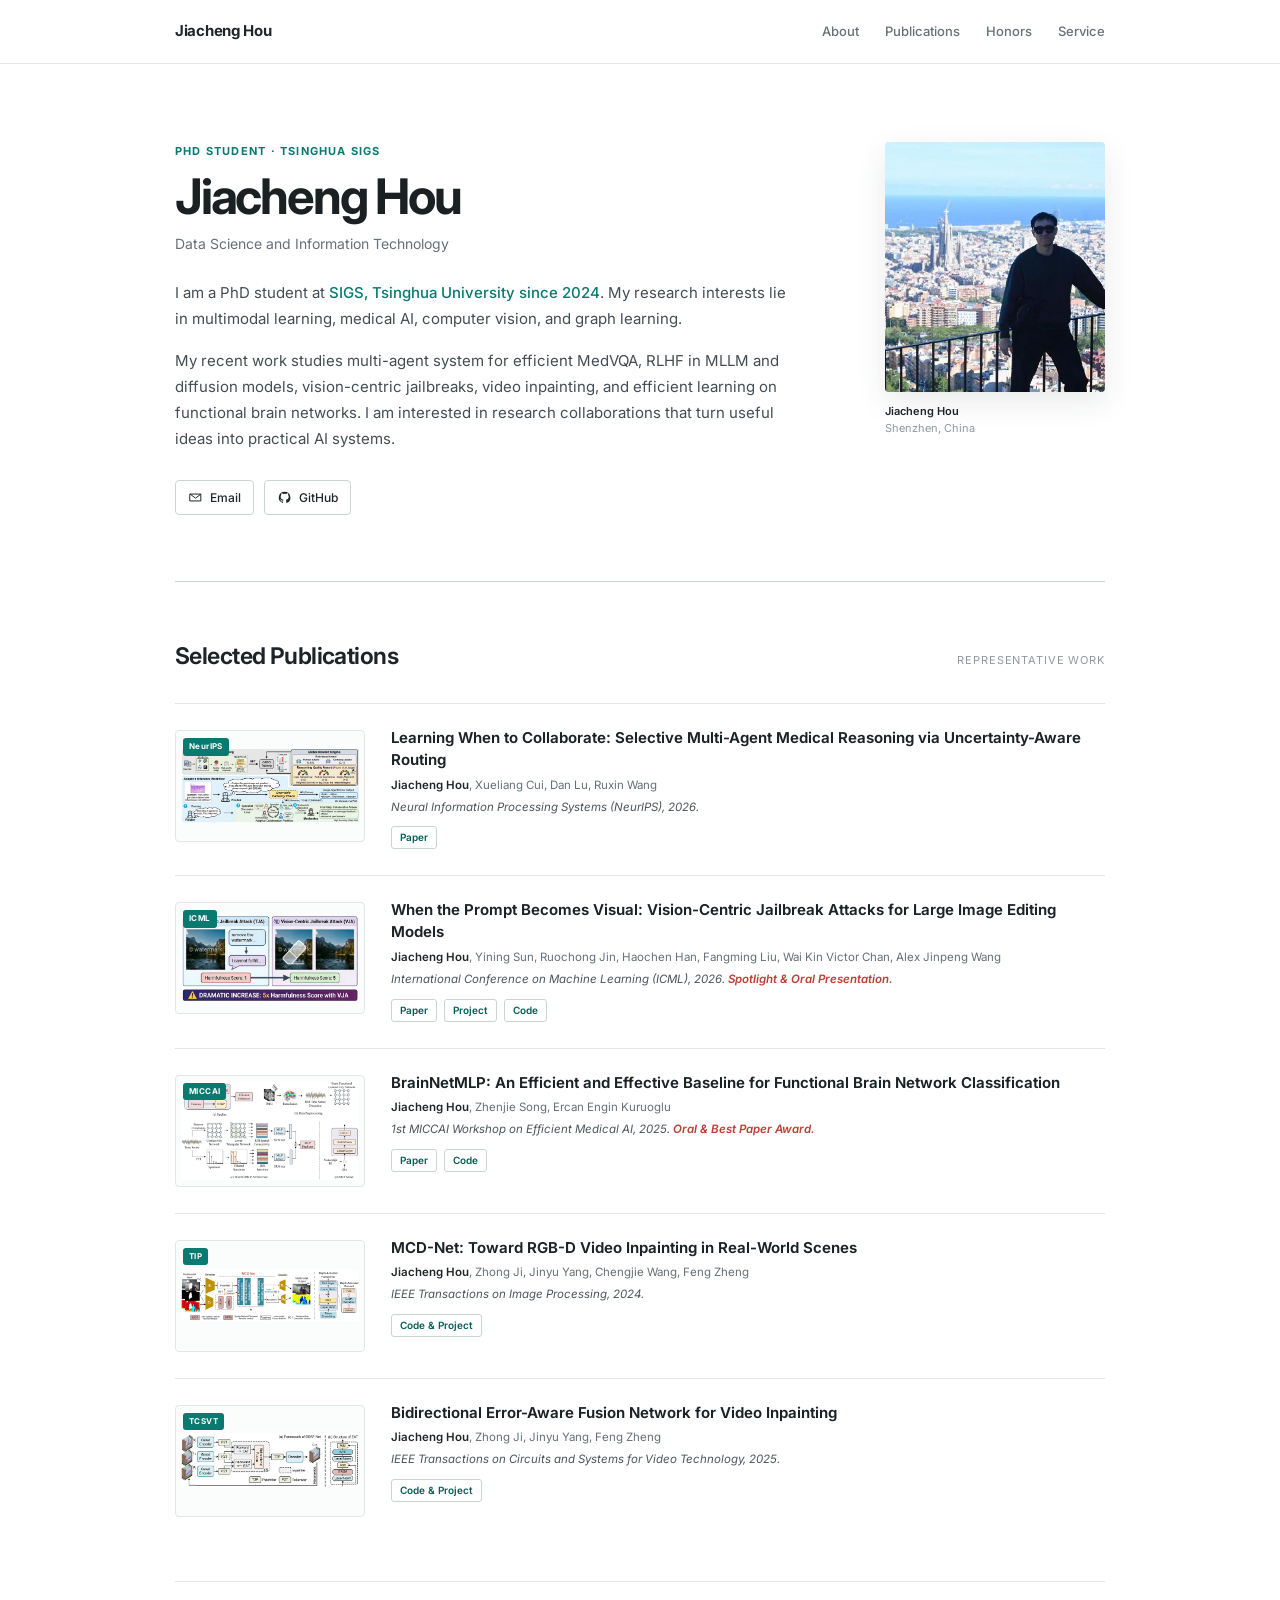
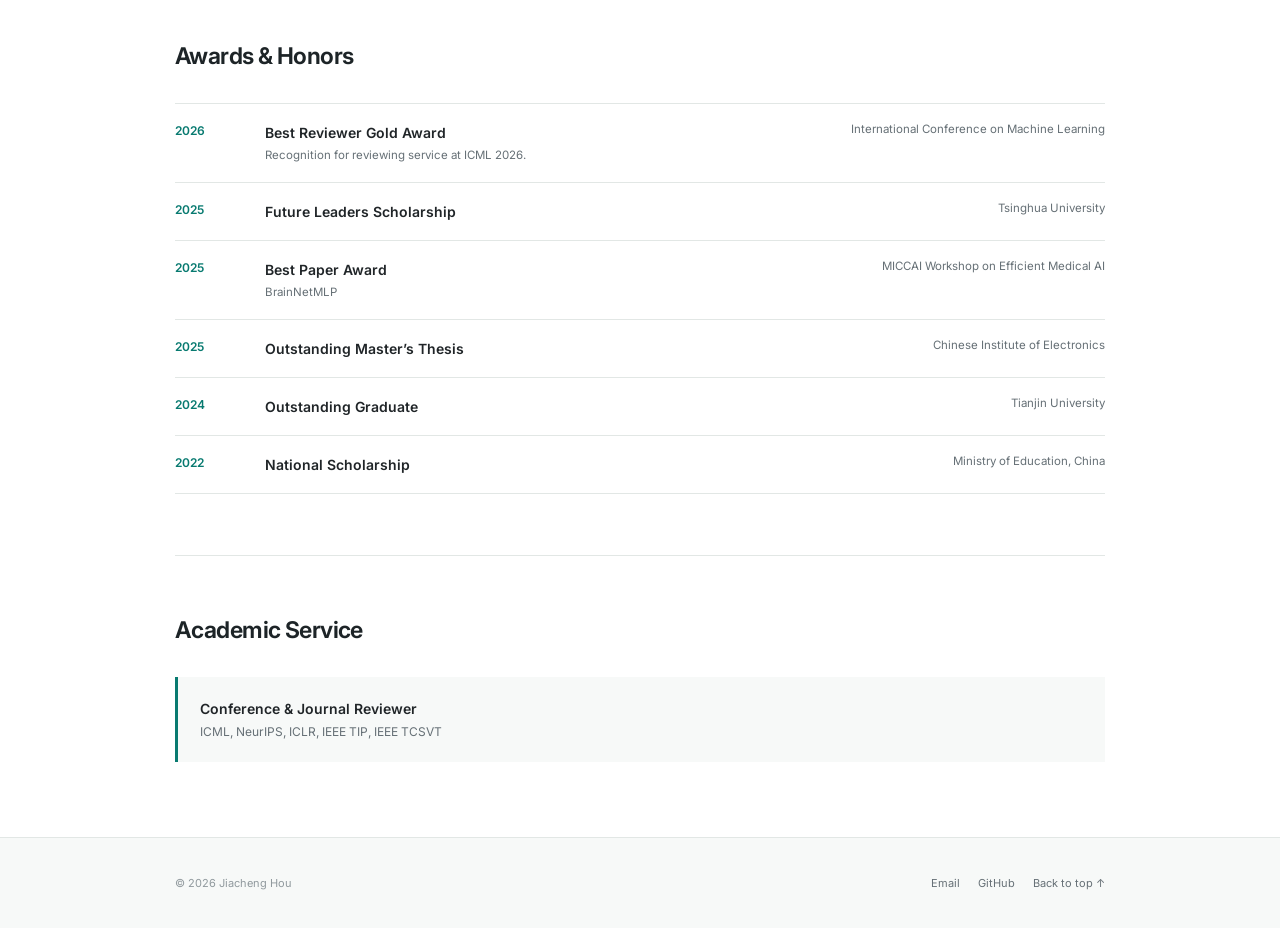
==== index.html @ 324181d0 "first commit" ====
<!doctype html>
<html lang="en">
<head>
  <meta charset="utf-8">
  <meta name="viewport" content="width=device-width, initial-scale=1">
  <meta name="theme-color" content="#ffffff">
  <meta name="description" content="Jiacheng Hou is a PhD student at Tsinghua SIGS researching multimodal learning, medical AI, computer vision, and graph learning.">
  <meta name="author" content="Jiacheng Hou">
  <meta property="og:type" content="website">
  <meta property="og:title" content="Jiacheng Hou — Academic Homepage">
  <meta property="og:description" content="Research in multimodal learning, medical AI, computer vision, and graph learning.">
  <meta property="og:url" content="https://jayceonho.github.io/">
  <meta property="og:image" content="https://jayceonho.github.io/assets/profile.jpg">
  <meta name="twitter:card" content="summary">
  <link rel="canonical" href="https://jayceonho.github.io/">
  <link rel="icon" href="assets/favicon.svg" type="image/svg+xml">
  <link rel="preconnect" href="https://fonts.googleapis.com">
  <link rel="preconnect" href="https://fonts.gstatic.com" crossorigin>
  <link href="https://fonts.googleapis.com/css2?family=Inter:wght@400;500;600;700&display=swap" rel="stylesheet">
  <link rel="stylesheet" href="styles.css">
  <title>Jiacheng Hou</title>
  <script type="application/ld+json">
  {
    "@context": "https://schema.org",
    "@type": "Person",
    "name": "Jiacheng Hou",
    "alternateName": "JC H",
    "url": "https://jayceonho.github.io/",
    "image": "https://jayceonho.github.io/assets/profile.jpg",
    "jobTitle": "PhD Student",
    "affiliation": {
      "@type": "CollegeOrUniversity",
      "name": "Tsinghua Shenzhen International Graduate School"
    },
    "email": "mailto:houjc24@mails.tsinghua.edu.cn",
    "sameAs": ["https://github.com/JayceonHo"],
    "knowsAbout": ["Multimodal Learning", "Medical AI", "Computer Vision", "Graph Learning"]
  }
  </script>
</head>
<body>
  <a class="skip-link" href="#content">Skip to content</a>

  <header class="site-header">
    <div class="nav-wrap">
      <a class="site-name" href="#about">Jiacheng Hou</a>
      <button class="menu-button" type="button" aria-expanded="false" aria-controls="site-nav" aria-label="Open navigation">
        <span></span><span></span><span></span>
      </button>
      <nav class="site-nav" id="site-nav" aria-label="Primary navigation">
        <a href="#about">About</a>
        <a href="#publications">Publications</a>
        <a href="#honors">Honors</a>
        <a href="#service">Service</a>
      </nav>
    </div>
  </header>

  <main id="content" class="page-wrap">
    <section class="profile" id="about" aria-labelledby="profile-title">
      <div class="profile-copy">
        <p class="eyebrow">PhD Student · Tsinghua SIGS</p>
        <h1 id="profile-title">Jiacheng Hou</h1>
        <p class="role">Data Science and Information Technology</p>
        <div class="bio">
          <p>I am a PhD student at <a href="https://www.sigs.tsinghua.edu.cn/en/" target="_blank" rel="noreferrer">SIGS, Tsinghua University since 2024</a>. My research interests lie in multimodal learning, medical AI, computer vision, and graph learning.</p>
          <p>My recent work studies multi-agent system for efficient MedVQA, RLHF in MLLM and diffusion models, vision-centric jailbreaks, video inpainting, and efficient learning on functional brain networks. I am interested in research collaborations that turn useful ideas into practical AI systems.</p>
        </div>
        <div class="profile-links" aria-label="Profile links">
          <a href="mailto:houjc24@mails.tsinghua.edu.cn">
            <svg viewBox="0 0 24 24" aria-hidden="true"><path d="M3.5 6.5h17v11h-17z"/><path d="m4 7 8 6 8-6"/></svg>
            Email
          </a>
          <a href="https://github.com/JayceonHo" target="_blank" rel="noreferrer">
            <svg viewBox="0 0 24 24" aria-hidden="true"><path d="M12 2.8a9.2 9.2 0 0 0-2.9 17.9c.5.1.6-.2.6-.5v-1.8c-2.8.6-3.4-1.2-3.4-1.2-.5-1.2-1.1-1.5-1.1-1.5-.9-.6.1-.6.1-.6 1 0 1.6 1 1.6 1 .9 1.6 2.4 1.1 2.9.9.1-.7.4-1.1.7-1.4-2.2-.3-4.6-1.1-4.6-4.9 0-1.1.4-2 1-2.7-.1-.3-.4-1.3.1-2.7 0 0 .8-.3 2.8 1a9.5 9.5 0 0 1 5 0c1.9-1.3 2.8-1 2.8-1 .5 1.4.2 2.4.1 2.7.6.7 1 1.6 1 2.7 0 3.8-2.3 4.6-4.6 4.9.4.3.7.9.7 1.8v2.7c0 .4.2.6.7.5A9.2 9.2 0 0 0 12 2.8Z"/></svg>
            GitHub
          </a>
        </div>
      </div>

      <figure class="profile-photo">
        <img src="assets/profile.jpg" width="460" height="460" alt="Jiacheng Hou overlooking Barcelona" fetchpriority="high">
        <figcaption>
          <span>Jiacheng Hou</span>
          Shenzhen, China
        </figcaption>
      </figure>
    </section>


    <section class="content-section" id="publications" aria-labelledby="publications-title">
      <div class="section-head section-head-inline">
        <h2 id="publications-title">Selected Publications</h2>
        <span>Representative work</span>
      </div>

      <div class="publication-list">

                <article class="publication">
          <a class="publication-image" href="https://csu-jpg.github.io/vja.github.io/" target="_blank" rel="noreferrer" aria-label="Open the VJA project page">
            <img src="assets/publications/smart-med.jpg" width="1200" height="569" alt="Comparison of text-centric and vision-centric image-editing attacks" loading="lazy">
            <span>NeurIPS</span>
          </a>
          <div class="publication-copy">
            <h3><a href="https://csu-jpg.github.io/vja.github.io/" target="_blank" rel="noreferrer">Learning When to Collaborate: Selective Multi-Agent Medical Reasoning via Uncertainty-Aware Routing</a></h3>
            <p class="authors"><strong>Jiacheng Hou</strong>, Xueliang Cui, Dan Lu, Ruxin Wang</p>
            <p class="venue">Neural Information Processing Systems (NeurIPS), 2026. </p>
            <div class="publication-links">
              <a href="https://arxiv.org/abs/2602.10179" target="_blank" rel="noreferrer">Paper</a>
            </div>
          </div>
        </article>

        <article class="publication">
          <a class="publication-image" href="https://csu-jpg.github.io/vja.github.io/" target="_blank" rel="noreferrer" aria-label="Open the VJA project page">
            <img src="assets/publications/vja.webp" width="1200" height="569" alt="Comparison of text-centric and vision-centric image-editing attacks" loading="lazy">
            <span>ICML</span>
          </a>
          <div class="publication-copy">
            <h3><a href="https://csu-jpg.github.io/vja.github.io/" target="_blank" rel="noreferrer">When the Prompt Becomes Visual: Vision-Centric Jailbreak Attacks for Large Image Editing Models</a></h3>
            <p class="authors"><strong>Jiacheng Hou</strong>, Yining Sun, Ruochong Jin, Haochen Han, Fangming Liu, Wai Kin Victor Chan, Alex Jinpeng Wang</p>
            <p class="venue">International Conference on Machine Learning (ICML), 2026. <strong>Spotlight &amp; Oral Presentation.</strong></p>
            <div class="publication-links">
              <a href="https://arxiv.org/abs/2602.10179" target="_blank" rel="noreferrer">Paper</a>
              <a href="https://csu-jpg.github.io/vja.github.io/" target="_blank" rel="noreferrer">Project</a>
              <a href="https://github.com/CSU-JPG/VJA" target="_blank" rel="noreferrer">Code</a>
            </div>
          </div>
        </article>

        <article class="publication">
          <a class="publication-image" href="https://github.com/JayceonHo/BrainNetMLP" target="_blank" rel="noreferrer" aria-label="Open the BrainNetMLP project">
            <img src="assets/publications/brainnetmlp.webp" width="1192" height="661" alt="BrainNetMLP functional brain network classification pipeline" loading="lazy">
            <span>MICCAI</span>
          </a>
          <div class="publication-copy">
            <h3><a href="https://github.com/JayceonHo/BrainNetMLP" target="_blank" rel="noreferrer">BrainNetMLP: An Efficient and Effective Baseline for Functional Brain Network Classification</a></h3>
            <p class="authors"><strong>Jiacheng Hou</strong>, Zhenjie Song, Ercan Engin Kuruoglu</p>
            <p class="venue">1st MICCAI Workshop on Efficient Medical AI, 2025. <strong>Oral &amp; Best Paper Award.</strong></p>
            <div class="publication-links">
              <a href="https://arxiv.org/abs/2505.11538" target="_blank" rel="noreferrer">Paper</a>
              <a href="https://github.com/JayceonHo/BrainNetMLP" target="_blank" rel="noreferrer">Code</a>
            </div>
          </div>
        </article>

        <article class="publication">
          <a class="publication-image" href="https://github.com/JayceonHo/MCD-Net" target="_blank" rel="noreferrer" aria-label="Open the MCD-Net project">
            <img src="assets/publications/mcd-net.webp" width="1200" height="346" alt="MCD-Net color and depth video-inpainting architecture" loading="lazy">
            <span>TIP</span>
          </a>
          <div class="publication-copy">
            <h3><a href="https://github.com/JayceonHo/MCD-Net" target="_blank" rel="noreferrer">MCD-Net: Toward RGB-D Video Inpainting in Real-World Scenes</a></h3>
            <p class="authors"><strong>Jiacheng Hou</strong>, Zhong Ji, Jinyu Yang, Chengjie Wang, Feng Zheng</p>
            <p class="venue">IEEE Transactions on Image Processing, 2024.</p>
            <div class="publication-links">
              <a href="https://github.com/JayceonHo/MCD-Net" target="_blank" rel="noreferrer">Code &amp; Project</a>
            </div>
          </div>
        </article>

        <article class="publication">
          <a class="publication-image" href="https://github.com/JayceonHo/BEAF-Net" target="_blank" rel="noreferrer" aria-label="Open the BEAF-Net project">
            <img src="assets/publications/beaf-net.webp" width="1200" height="370" alt="Bidirectional Error-Aware Fusion Network architecture" loading="lazy">
            <span>TCSVT</span>
          </a>
          <div class="publication-copy">
            <h3><a href="https://github.com/JayceonHo/BEAF-Net" target="_blank" rel="noreferrer">Bidirectional Error-Aware Fusion Network for Video Inpainting</a></h3>
            <p class="authors"><strong>Jiacheng Hou</strong>, Zhong Ji, Jinyu Yang, Feng Zheng</p>
            <p class="venue">IEEE Transactions on Circuits and Systems for Video Technology, 2025.</p>
            <div class="publication-links">
              <a href="https://github.com/JayceonHo/BEAF-Net" target="_blank" rel="noreferrer">Code &amp; Project</a>
            </div>
          </div>
        </article>
      </div>
    </section>

    <section class="content-section" id="honors" aria-labelledby="honors-title">
      <div class="section-head">
        <h2 id="honors-title">Awards &amp; Honors</h2>
      </div>
      <ol class="honors-list">
        <li>
          <time datetime="2026">2026</time>
          <div class="honor-title"><h3>Best Reviewer Gold Award</h3><p>Recognition for reviewing service at ICML 2026.</p></div>
          <span class="honor-org">International Conference on Machine Learning</span>
        </li>
        <li>
          <time datetime="2025">2025</time>
          <div class="honor-title"><h3>Future Leaders Scholarship</h3></div>
          <span class="honor-org">Tsinghua University</span>
        </li>
        <li>
          <time datetime="2025">2025</time>
          <div class="honor-title"><h3>Best Paper Award</h3><p>BrainNetMLP</p></div>
          <span class="honor-org">MICCAI Workshop on Efficient Medical AI</span>
        </li>
        <li>
          <time datetime="2025">2025</time>
          <div class="honor-title"><h3>Outstanding Master’s Thesis</h3></div>
          <span class="honor-org">Chinese Institute of Electronics</span>
        </li>
        <li>
          <time datetime="2024">2024</time>
          <div class="honor-title"><h3>Outstanding Graduate</h3></div>
          <span class="honor-org">Tianjin University</span>
        </li>
        <li>
          <time datetime="2022">2022</time>
          <div class="honor-title"><h3>National Scholarship</h3></div>
          <span class="honor-org">Ministry of Education, China</span>
        </li>
      </ol>
    </section>

    <section class="content-section service-section" id="service" aria-labelledby="service-title">
      <div class="section-head">
        <h2 id="service-title">Academic Service</h2>
      </div>
      <div class="service-row">
        <div>
          <h3>Conference &amp; Journal Reviewer</h3>
          <p>ICML, NeurIPS, ICLR, IEEE TIP, IEEE TCSVT</p>
        </div>
      </div>
    </section>
  </main>

  <footer class="site-footer">
    <div class="footer-wrap">
      <p>© <span id="year">2026</span> Jiacheng Hou</p>
      <div>
        <a href="mailto:houjc24@mails.tsinghua.edu.cn">Email</a>
        <a href="https://github.com/JayceonHo" target="_blank" rel="noreferrer">GitHub</a>
        <a href="#about">Back to top ↑</a>
      </div>
    </div>
  </footer>

  <script src="script.js" defer></script>
</body>
</html>
---- styles.css ----
:root {
  --background: #ffffff;
  --surface: #f7f9f8;
  --text: #202528;
  --muted: #667076;
  --faint: #90999d;
  --line: #e2e7e5;
  --line-strong: #ccd4d1;
  --accent: #087a70;
  --accent-dark: #065e57;
  --accent-soft: #e8f4f1;
  --max-width: 930px;
  --header-height: 64px;
  --font: "Inter", -apple-system, BlinkMacSystemFont, "Segoe UI", sans-serif;
}

* {
  box-sizing: border-box;
}

html {
  scroll-behavior: smooth;
  scroll-padding-top: calc(var(--header-height) + 20px);
}

body {
  margin: 0;
  background: var(--background);
  color: var(--text);
  font-family: var(--font);
  font-size: 15px;
  line-height: 1.65;
  -webkit-font-smoothing: antialiased;
}

body.menu-open {
  overflow: hidden;
}

a {
  color: var(--accent);
  text-decoration: none;
  text-underline-offset: 3px;
}

a:hover {
  color: var(--accent-dark);
  text-decoration: underline;
}

img {
  display: block;
  max-width: 100%;
}

button {
  font: inherit;
}

::selection {
  background: #cbe9e3;
  color: var(--text);
}

.skip-link {
  position: fixed;
  z-index: 200;
  top: -70px;
  left: 18px;
  padding: 9px 14px;
  border-radius: 4px;
  background: var(--text);
  color: white;
  font-size: 13px;
  transition: top 160ms ease;
}

.skip-link:focus {
  top: 10px;
}

/* Header */
.site-header {
  position: sticky;
  z-index: 100;
  top: 0;
  height: var(--header-height);
  background: rgba(255, 255, 255, 0.94);
  border-bottom: 1px solid var(--line);
  backdrop-filter: blur(12px);
  -webkit-backdrop-filter: blur(12px);
}

.nav-wrap {
  width: min(var(--max-width), calc(100% - 40px));
  height: 100%;
  margin: 0 auto;
  display: flex;
  align-items: center;
  justify-content: space-between;
}

.site-name {
  color: var(--text);
  font-size: 15px;
  font-weight: 700;
  letter-spacing: -0.02em;
}

.site-name:hover {
  color: var(--accent);
  text-decoration: none;
}

.site-nav {
  display: flex;
  align-items: center;
  gap: 26px;
}

.site-nav a {
  color: var(--muted);
  font-size: 13px;
  font-weight: 500;
}

.site-nav a:hover {
  color: var(--accent);
  text-decoration: none;
}

.menu-button {
  display: none;
  width: 38px;
  height: 38px;
  padding: 9px;
  border: 0;
  background: transparent;
  cursor: pointer;
}

.menu-button span {
  display: block;
  width: 20px;
  height: 1px;
  margin: 4px auto;
  background: var(--text);
  transition: transform 160ms ease, opacity 160ms ease;
}

.menu-button[aria-expanded="true"] span:nth-child(1) {
  transform: translateY(5px) rotate(45deg);
}

.menu-button[aria-expanded="true"] span:nth-child(2) {
  opacity: 0;
}

.menu-button[aria-expanded="true"] span:nth-child(3) {
  transform: translateY(-5px) rotate(-45deg);
}

/* Main profile */
.page-wrap {
  width: min(var(--max-width), calc(100% - 40px));
  margin: 0 auto;
}

.profile {
  min-height: 420px;
  padding: 78px 0 66px;
  display: grid;
  grid-template-columns: minmax(0, 1fr) 220px;
  gap: 62px;
  align-items: start;
  border-bottom: 1px solid var(--line-strong);
}

.eyebrow {
  margin: 0 0 10px;
  color: var(--accent);
  font-size: 11px;
  font-weight: 700;
  letter-spacing: 0.11em;
  text-transform: uppercase;
}

.profile h1 {
  margin: 0;
  color: #1b2023;
  font-size: clamp(36px, 5vw, 49px);
  font-weight: 700;
  letter-spacing: -0.045em;
  line-height: 1.1;
}


.role {
  margin: 8px 0 25px;
  color: var(--muted);
  font-size: 14px;
}

.bio {
  max-width: 620px;
}

.bio p {
  margin: 0 0 15px;
  color: #444d52;
  font-size: 15px;
  line-height: 1.75;
}

.bio a {
  font-weight: 500;
}

.profile-links {
  display: flex;
  gap: 10px;
  margin-top: 27px;
}

.profile-links a {
  display: inline-flex;
  align-items: center;
  gap: 7px;
  padding: 7px 12px;
  border: 1px solid var(--line-strong);
  border-radius: 4px;
  color: var(--text);
  font-size: 12px;
  font-weight: 500;
  transition: border-color 160ms ease, color 160ms ease, background 160ms ease;
}

.profile-links a:hover {
  border-color: var(--accent);
  background: var(--accent-soft);
  color: var(--accent-dark);
  text-decoration: none;
}

.profile-links svg {
  width: 15px;
  height: 15px;
  fill: none;
  stroke: currentColor;
  stroke-linecap: round;
  stroke-linejoin: round;
  stroke-width: 1.6;
}

.profile-links a:nth-child(2) svg {
  fill: currentColor;
  stroke: none;
}

.profile-photo {
  margin: 0;
}

.profile-photo img {
  width: 220px;
  height: 250px;
  border-radius: 4px;
  object-fit: cover;
  object-position: 62% center;
  box-shadow: 0 10px 30px rgba(29, 47, 43, 0.1);
}

.profile-photo figcaption {
  padding-top: 11px;
  color: var(--faint);
  font-size: 11px;
  line-height: 1.5;
}

.profile-photo figcaption span {
  display: block;
  color: var(--text);
  font-weight: 600;
}

/* Shared sections */
.content-section {
  padding: 56px 0 61px;
  border-bottom: 1px solid var(--line);
}

.section-head {
  margin-bottom: 27px;
}

.section-head-inline {
  display: flex;
  align-items: baseline;
  justify-content: space-between;
  gap: 20px;
}

.section-head h2 {
  margin: 0;
  color: #1d2427;
  font-size: 23px;
  font-weight: 650;
  letter-spacing: -0.025em;
}

.section-head-inline > span {
  color: var(--faint);
  font-size: 11px;
  text-transform: uppercase;
  letter-spacing: 0.08em;
}

/* News */
.news-list {
  margin: 0;
  padding: 0;
  list-style: none;
}

.news-list li {
  display: grid;
  grid-template-columns: 90px 1fr;
  gap: 18px;
  padding: 8px 0;
}

.news-list time {
  color: var(--accent);
  font-size: 12px;
  font-weight: 600;
  white-space: nowrap;
}

.news-list p {
  margin: 0;
  color: #444d52;
  font-size: 14px;
}

.news-list strong {
  color: var(--text);
  font-weight: 600;
}

/* Publications */
.publication-list {
  display: flex;
  flex-direction: column;
}

.publication {
  display: grid;
  grid-template-columns: 190px minmax(0, 1fr);
  gap: 26px;
  padding: 26px 0;
  border-top: 1px solid var(--line);
}

.publication:last-child {
  padding-bottom: 3px;
}

.publication-image {
  position: relative;
  align-self: start;
  height: 112px;
  overflow: hidden;
  display: grid;
  place-items: center;
  border: 1px solid var(--line);
  border-radius: 4px;
  background: #fbfcfc;
  transition: border-color 160ms ease, box-shadow 160ms ease;
}

.publication-image:hover {
  border-color: var(--line-strong);
  box-shadow: 0 7px 20px rgba(31, 52, 47, 0.09);
  text-decoration: none;
}

.publication-image img {
  width: 100%;
  height: 100%;
  padding: 5px;
  object-fit: contain;
  transition: transform 180ms ease;
}

.publication-image:hover img {
  transform: scale(1.018);
}

.publication-image span {
  position: absolute;
  top: 7px;
  left: 7px;
  padding: 2px 6px;
  border-radius: 3px;
  background: var(--accent);
  color: white;
  font-size: 8px;
  font-weight: 700;
  letter-spacing: 0.05em;
}

.publication-copy h3 {
  margin: -3px 0 6px;
  font-size: 15px;
  font-weight: 650;
  line-height: 1.45;
}

.publication-copy h3 a {
  color: #1c2326;
}

.publication-copy h3 a:hover {
  color: var(--accent);
  text-decoration: none;
}

.authors,
.venue {
  margin: 0 0 4px;
  color: var(--muted);
  font-size: 11.5px;
  line-height: 1.55;
}

.authors strong {
  color: var(--text);
  font-weight: 600;
}

.venue {
  color: #4d565b;
  font-style: italic;
}

.venue strong {
  color: #ba4035;
  font-weight: 600;
}

.publication-links {
  display: flex;
  flex-wrap: wrap;
  gap: 7px;
  margin-top: 10px;
}

.publication-links a {
  padding: 3px 8px;
  border: 1px solid var(--line-strong);
  border-radius: 3px;
  color: var(--accent-dark);
  font-size: 10px;
  font-weight: 600;
  line-height: 1.5;
}

.publication-links a:hover {
  border-color: var(--accent);
  background: var(--accent-soft);
  text-decoration: none;
}

/* Awards and honors */
.honors-list {
  margin: 0;
  padding: 0;
  list-style: none;
  border-top: 1px solid var(--line);
}

.honors-list li {
  display: grid;
  grid-template-columns: 68px minmax(0, 1fr) 260px;
  gap: 22px;
  align-items: start;
  padding: 17px 0;
  border-bottom: 1px solid var(--line);
}

.honors-list time {
  color: var(--accent);
  font-size: 12px;
  font-weight: 600;
}

.honor-title h3 {
  margin: 0;
  color: var(--text);
  font-size: 14px;
  font-weight: 600;
}

.honor-title p {
  margin: 2px 0 0;
  color: var(--muted);
  font-size: 11.5px;
}

.honor-org {
  color: var(--muted);
  font-size: 11.5px;
  line-height: 1.55;
  text-align: right;
}

/* Academic service */
.service-section {
  border-bottom: 0;
}

.service-row {
  padding: 20px 22px;
  display: flex;
  align-items: center;
  justify-content: space-between;
  gap: 35px;
  border-left: 3px solid var(--accent);
  background: var(--surface);
}

.service-row h3 {
  margin: 0 0 2px;
  font-size: 14px;
  font-weight: 600;
}

.service-row p {
  margin: 0;
  color: var(--muted);
  font-size: 12px;
}

.service-recognition {
  text-align: right;
  white-space: nowrap;
}

.service-recognition span {
  display: block;
  color: var(--accent);
  font-size: 10px;
  font-weight: 700;
}

.service-recognition strong {
  font-size: 12px;
  font-weight: 600;
}

/* Footer */
.site-footer {
  margin-top: 14px;
  border-top: 1px solid var(--line);
  background: var(--surface);
}

.footer-wrap {
  width: min(var(--max-width), calc(100% - 40px));
  min-height: 90px;
  margin: 0 auto;
  display: flex;
  align-items: center;
  justify-content: space-between;
  gap: 30px;
}

.footer-wrap p {
  margin: 0;
  color: var(--faint);
  font-size: 11px;
}

.footer-wrap div {
  display: flex;
  gap: 18px;
}

.footer-wrap a {
  color: var(--muted);
  font-size: 11px;
}

/* Responsive */
@media (max-width: 760px) {
  :root {
    --header-height: 58px;
  }

  .nav-wrap,
  .page-wrap,
  .footer-wrap {
    width: min(100% - 32px, var(--max-width));
  }

  .menu-button {
    display: block;
  }

  .site-nav {
    position: fixed;
    inset: var(--header-height) 0 auto;
    display: none;
    padding: 8px 16px 16px;
    flex-direction: column;
    align-items: stretch;
    gap: 0;
    border-bottom: 1px solid var(--line);
    background: white;
    box-shadow: 0 10px 24px rgba(24, 39, 35, 0.08);
  }

  .site-nav.open {
    display: flex;
  }

  .site-nav a {
    padding: 11px 0;
    border-bottom: 1px solid var(--line);
    font-size: 13px;
  }

  .site-nav a:last-child {
    border-bottom: 0;
  }

  .profile {
    padding: 53px 0 48px;
    grid-template-columns: minmax(0, 1fr) 170px;
    gap: 30px;
  }

  .profile-photo img {
    width: 170px;
    height: 210px;
  }

  .profile h1 {
    font-size: 37px;
  }

  .content-section {
    padding: 45px 0 49px;
  }

  .publication {
    grid-template-columns: 165px minmax(0, 1fr);
    gap: 20px;
  }

  .publication-image {
    height: 105px;
  }
}

@media (max-width: 580px) {
  .profile {
    grid-template-columns: 1fr;
    gap: 30px;
  }

  .profile-photo {
    width: 100%;
  }

  .profile-photo img {
    width: 150px;
    height: 175px;
  }

  .profile-photo figcaption {
    display: none;
  }

  .honors-list li {
    grid-template-columns: 58px minmax(0, 1fr);
    gap: 7px 14px;
  }

  .honor-org {
    grid-column: 2;
    text-align: left;
  }

  .publication {
    grid-template-columns: 1fr;
    gap: 16px;
    padding: 27px 0 30px;
  }

  .publication-image {
    width: 100%;
    height: 180px;
  }

  .publication-image img {
    padding: 10px;
  }

  .publication-copy h3 {
    margin-top: 0;
    font-size: 15px;
  }

  .news-list li {
    grid-template-columns: 78px 1fr;
    gap: 10px;
  }

  .service-row {
    align-items: flex-start;
    flex-direction: column;
    gap: 13px;
  }

  .service-recognition {
    text-align: left;
  }

  .footer-wrap {
    padding: 24px 0;
    align-items: flex-start;
    flex-direction: column;
    gap: 10px;
  }
}

@media (prefers-reduced-motion: reduce) {
  html {
    scroll-behavior: auto;
  }

  *, *::before, *::after {
    transition-duration: 0.01ms !important;
  }
}
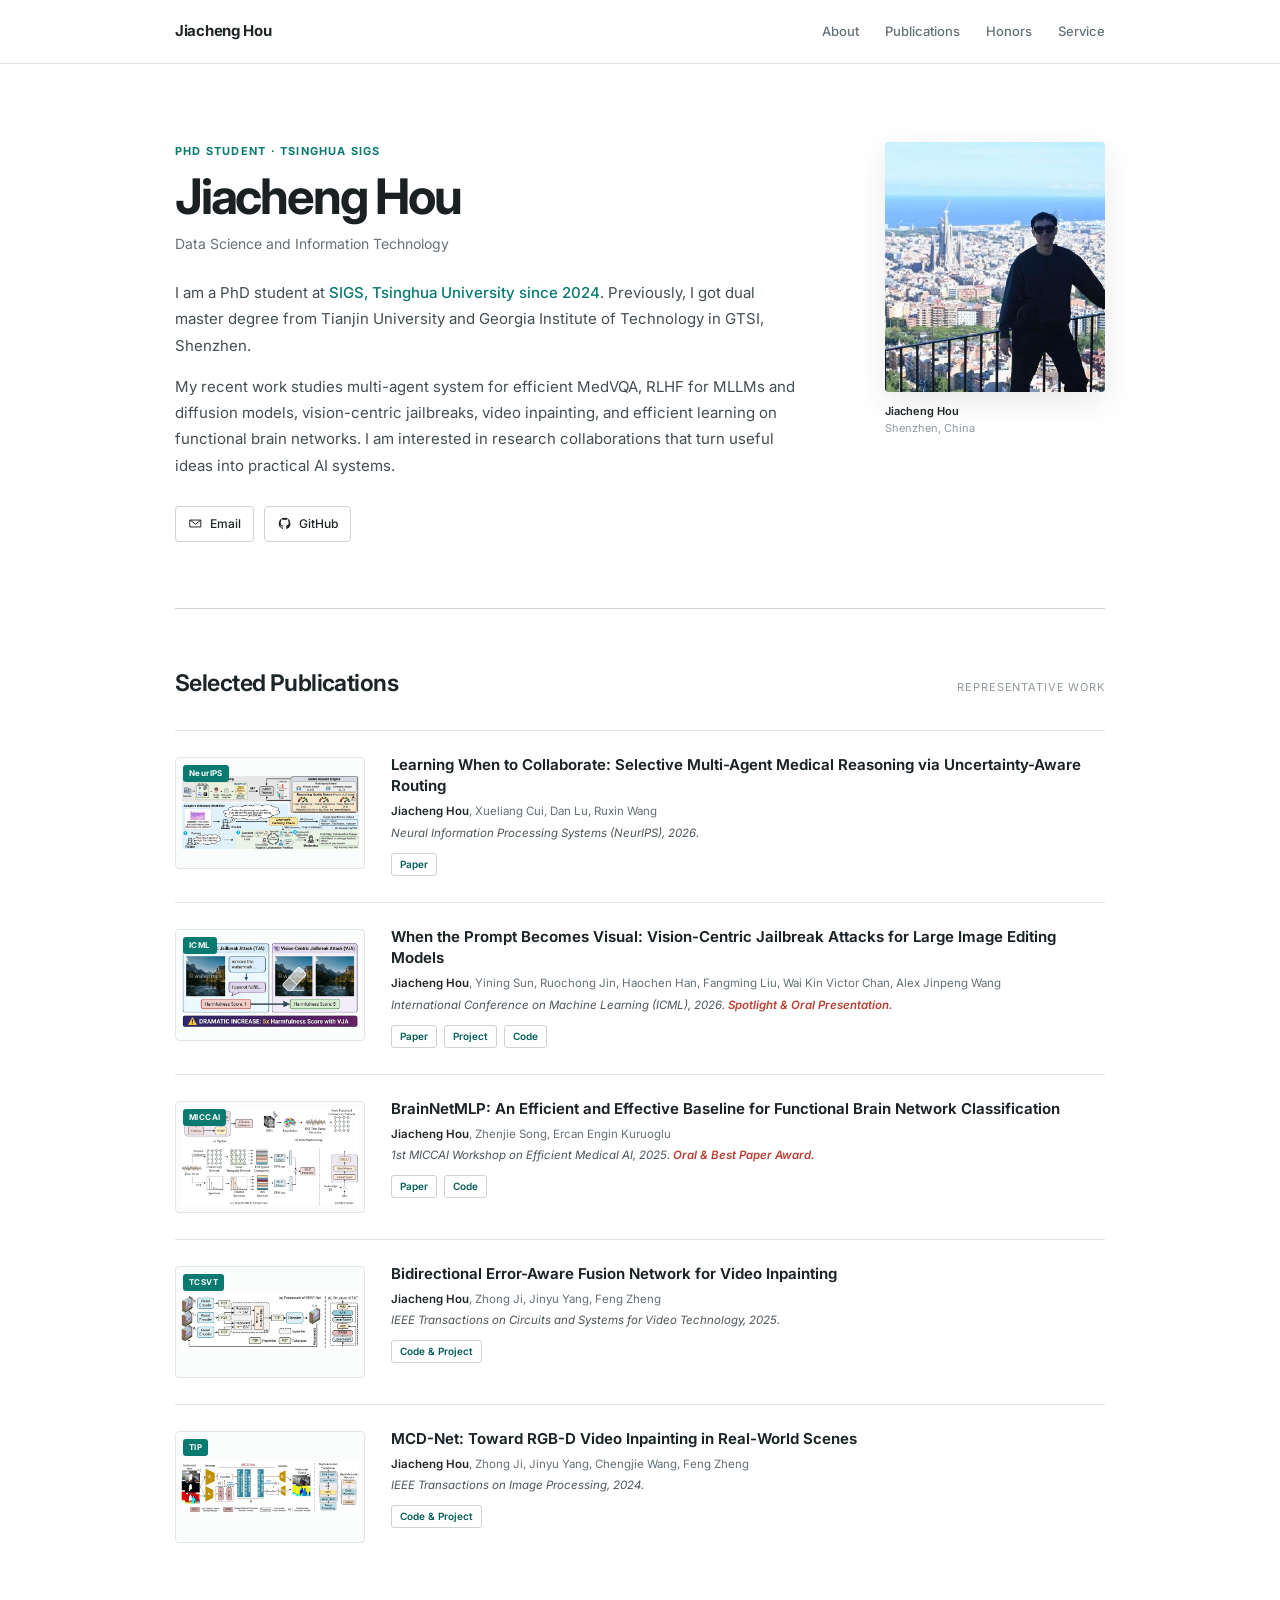
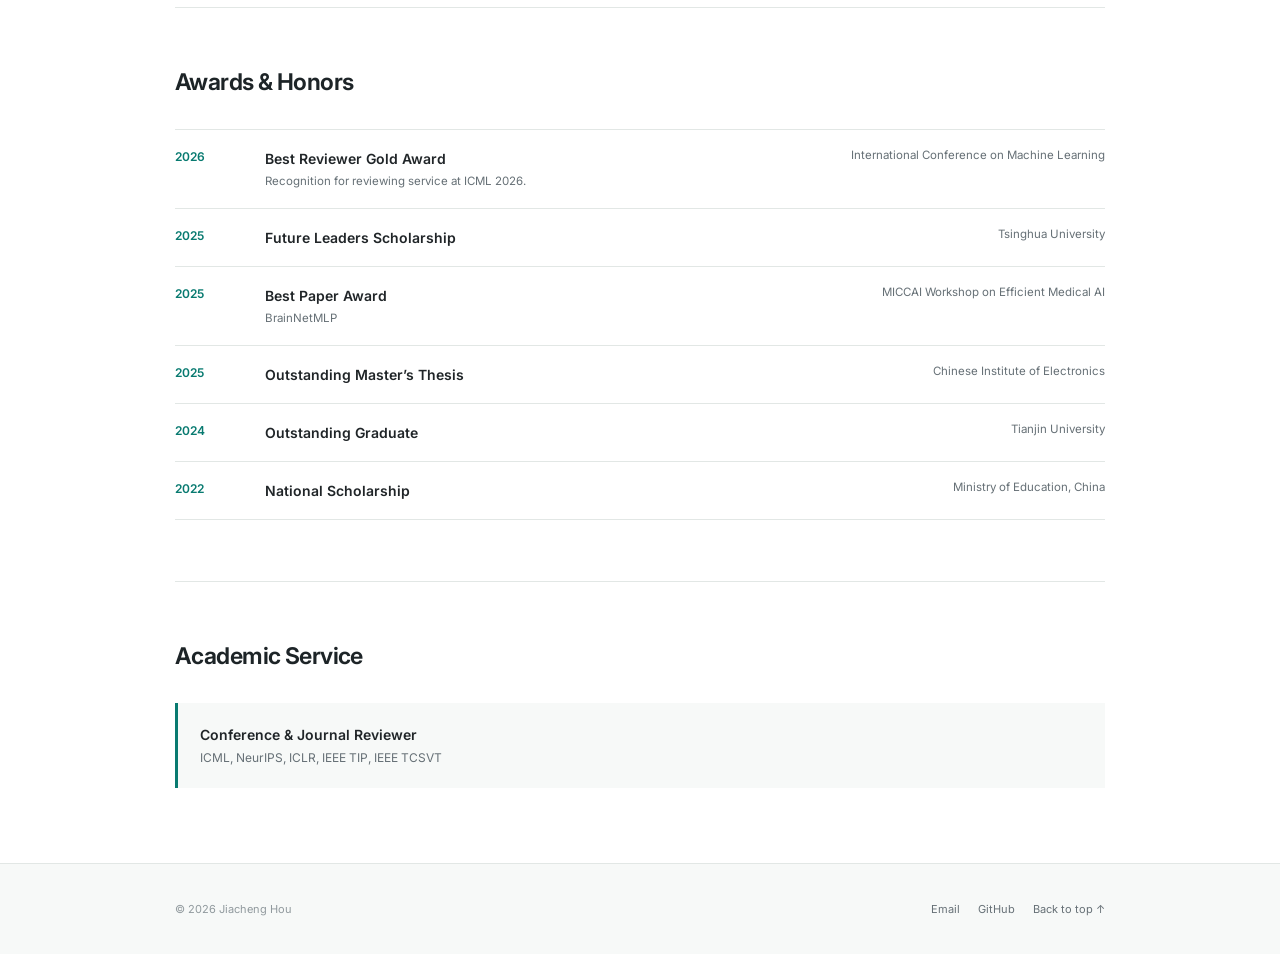
==== commit 2c8e9a2c: "upd" ====
--- a/index.html
+++ b/index.html
@@ -63,8 +63,8 @@
         <h1 id="profile-title">Jiacheng Hou</h1>
         <p class="role">Data Science and Information Technology</p>
         <div class="bio">
-          <p>I am a PhD student at <a href="https://www.sigs.tsinghua.edu.cn/en/" target="_blank" rel="noreferrer">SIGS, Tsinghua University since 2024</a>. My research interests lie in multimodal learning, medical AI, computer vision, and graph learning.</p>
-          <p>My recent work studies multi-agent system for efficient MedVQA, RLHF in MLLM and diffusion models, vision-centric jailbreaks, video inpainting, and efficient learning on functional brain networks. I am interested in research collaborations that turn useful ideas into practical AI systems.</p>
+          <p>I am a PhD student at <a href="https://www.sigs.tsinghua.edu.cn/en/" target="_blank" rel="noreferrer">SIGS, Tsinghua University since 2024</a>. Previously, I got dual master degree from Tianjin University and Georgia Institute of Technology in GTSI, Shenzhen.</p>
+          <p>My recent work studies multi-agent system for efficient MedVQA, RLHF for MLLMs and diffusion models, vision-centric jailbreaks, video inpainting, and efficient learning on functional brain networks. I am interested in research collaborations that turn useful ideas into practical AI systems.</p>
         </div>
         <div class="profile-links" aria-label="Profile links">
           <a href="mailto:houjc24@mails.tsinghua.edu.cn">
@@ -144,6 +144,22 @@
           </div>
         </article>
 
+
+        <article class="publication">
+          <a class="publication-image" href="https://github.com/JayceonHo/BEAF-Net" target="_blank" rel="noreferrer" aria-label="Open the BEAF-Net project">
+            <img src="assets/publications/beaf-net.webp" width="1200" height="370" alt="Bidirectional Error-Aware Fusion Network architecture" loading="lazy">
+            <span>TCSVT</span>
+          </a>
+          <div class="publication-copy">
+            <h3><a href="https://github.com/JayceonHo/BEAF-Net" target="_blank" rel="noreferrer">Bidirectional Error-Aware Fusion Network for Video Inpainting</a></h3>
+            <p class="authors"><strong>Jiacheng Hou</strong>, Zhong Ji, Jinyu Yang, Feng Zheng</p>
+            <p class="venue">IEEE Transactions on Circuits and Systems for Video Technology, 2025.</p>
+            <div class="publication-links">
+              <a href="https://github.com/JayceonHo/BEAF-Net" target="_blank" rel="noreferrer">Code &amp; Project</a>
+            </div>
+          </div>
+        </article>
+
         <article class="publication">
           <a class="publication-image" href="https://github.com/JayceonHo/MCD-Net" target="_blank" rel="noreferrer" aria-label="Open the MCD-Net project">
             <img src="assets/publications/mcd-net.webp" width="1200" height="346" alt="MCD-Net color and depth video-inpainting architecture" loading="lazy">
@@ -159,20 +175,6 @@
           </div>
         </article>
 
-        <article class="publication">
-          <a class="publication-image" href="https://github.com/JayceonHo/BEAF-Net" target="_blank" rel="noreferrer" aria-label="Open the BEAF-Net project">
-            <img src="assets/publications/beaf-net.webp" width="1200" height="370" alt="Bidirectional Error-Aware Fusion Network architecture" loading="lazy">
-            <span>TCSVT</span>
-          </a>
-          <div class="publication-copy">
-            <h3><a href="https://github.com/JayceonHo/BEAF-Net" target="_blank" rel="noreferrer">Bidirectional Error-Aware Fusion Network for Video Inpainting</a></h3>
-            <p class="authors"><strong>Jiacheng Hou</strong>, Zhong Ji, Jinyu Yang, Feng Zheng</p>
-            <p class="venue">IEEE Transactions on Circuits and Systems for Video Technology, 2025.</p>
-            <div class="publication-links">
-              <a href="https://github.com/JayceonHo/BEAF-Net" target="_blank" rel="noreferrer">Code &amp; Project</a>
-            </div>
-          </div>
-        </article>
       </div>
     </section>
 
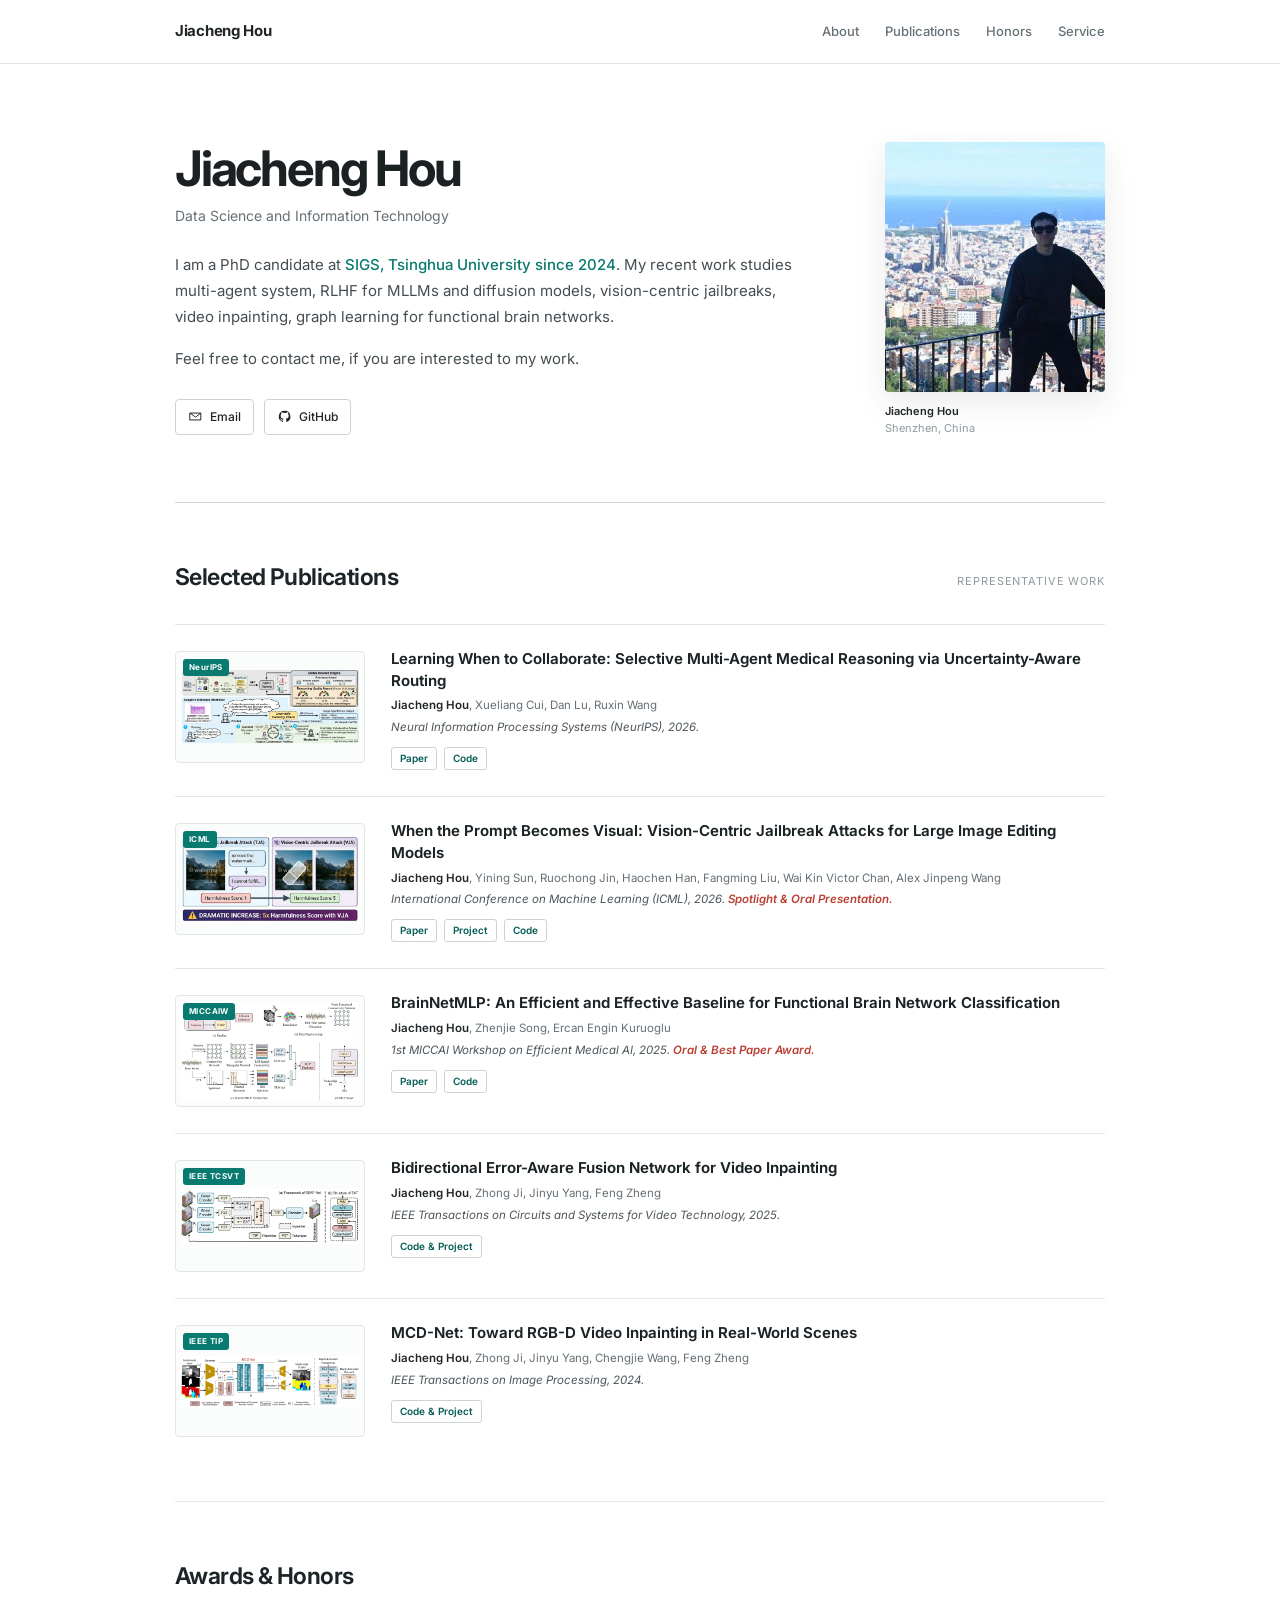
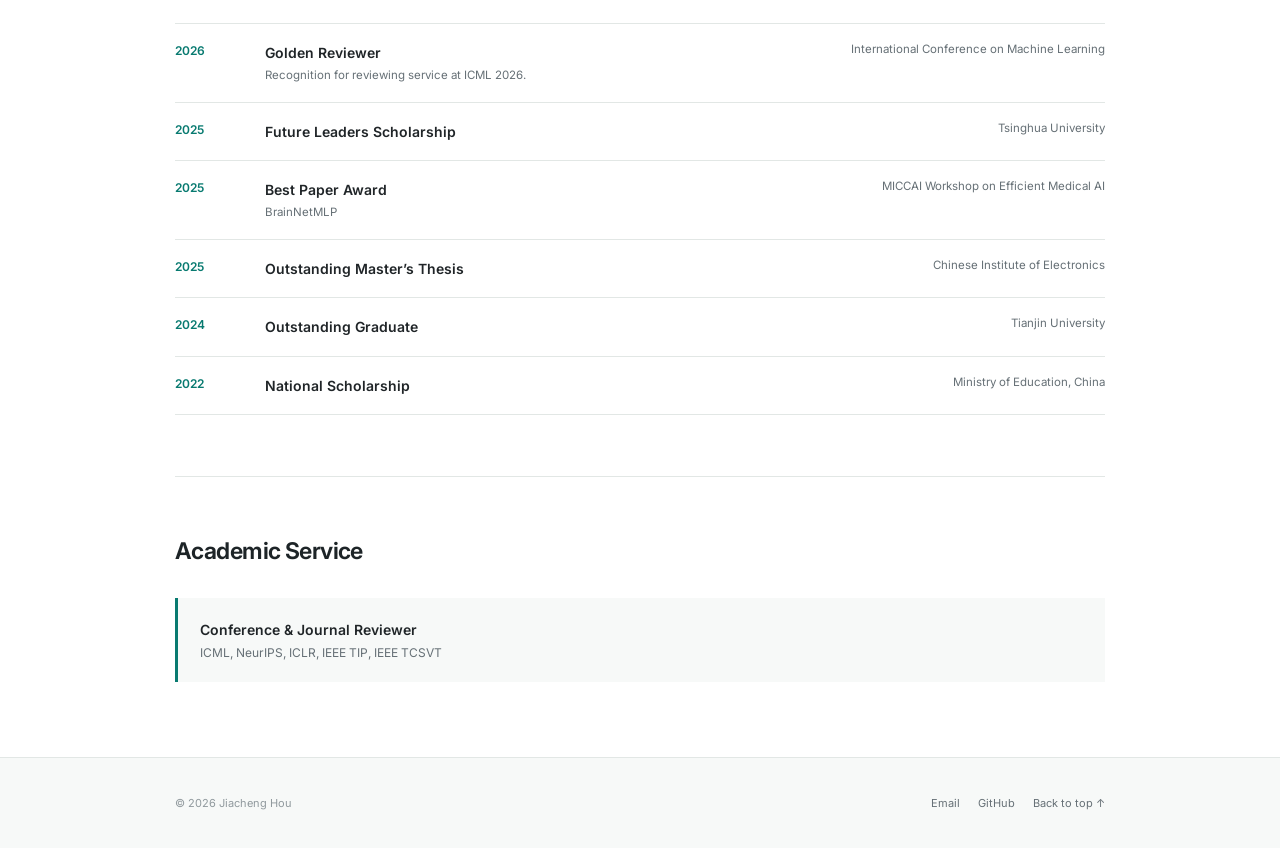
==== commit 66ea869d: "upd" ====
--- a/index.html
+++ b/index.html
@@ -13,7 +13,7 @@
   <meta property="og:image" content="https://jayceonho.github.io/assets/profile.jpg">
   <meta name="twitter:card" content="summary">
   <link rel="canonical" href="https://jayceonho.github.io/">
-  <link rel="icon" href="assets/favicon.svg" type="image/svg+xml">
+  <link rel="icon" href="assets/icon.png" type="image/svg+xml">
   <link rel="preconnect" href="https://fonts.googleapis.com">
   <link rel="preconnect" href="https://fonts.gstatic.com" crossorigin>
   <link href="https://fonts.googleapis.com/css2?family=Inter:wght@400;500;600;700&display=swap" rel="stylesheet">
@@ -59,12 +59,11 @@
   <main id="content" class="page-wrap">
     <section class="profile" id="about" aria-labelledby="profile-title">
       <div class="profile-copy">
-        <p class="eyebrow">PhD Student · Tsinghua SIGS</p>
         <h1 id="profile-title">Jiacheng Hou</h1>
         <p class="role">Data Science and Information Technology</p>
         <div class="bio">
-          <p>I am a PhD student at <a href="https://www.sigs.tsinghua.edu.cn/en/" target="_blank" rel="noreferrer">SIGS, Tsinghua University since 2024</a>. Previously, I got dual master degree from Tianjin University and Georgia Institute of Technology in GTSI, Shenzhen.</p>
-          <p>My recent work studies multi-agent system for efficient MedVQA, RLHF for MLLMs and diffusion models, vision-centric jailbreaks, video inpainting, and efficient learning on functional brain networks. I am interested in research collaborations that turn useful ideas into practical AI systems.</p>
+          <p>I am a PhD candidate at <a href="https://www.sigs.tsinghua.edu.cn/en/" target="_blank" rel="noreferrer">SIGS, Tsinghua University since 2024</a>. My recent work studies multi-agent system, RLHF for MLLMs and diffusion models, vision-centric jailbreaks, video inpainting, graph learning for functional brain networks. </p>
+          <p>Feel free to contact me, if you are interested to my work.</p>
         </div>
         <div class="profile-links" aria-label="Profile links">
           <a href="mailto:houjc24@mails.tsinghua.edu.cn">
@@ -79,7 +78,7 @@
       </div>
 
       <figure class="profile-photo">
-        <img src="assets/profile.jpg" width="460" height="460" alt="Jiacheng Hou overlooking Barcelona" fetchpriority="high">
+        <img src="assets/profile.jpg" width="460" height="700" alt="Jiacheng Hou overlooking Barcelona" fetchpriority="high">
         <figcaption>
           <span>Jiacheng Hou</span>
           Shenzhen, China
@@ -97,8 +96,8 @@
       <div class="publication-list">
 
                 <article class="publication">
-          <a class="publication-image" href="https://csu-jpg.github.io/vja.github.io/" target="_blank" rel="noreferrer" aria-label="Open the VJA project page">
-            <img src="assets/publications/smart-med.jpg" width="1200" height="569" alt="Comparison of text-centric and vision-centric image-editing attacks" loading="lazy">
+          <a class="publication-image" href="https://github.com/JayceonHo/SMART-Med" target="_blank" rel="noreferrer" aria-label="Open the SMART-Med repository">
+            <img src="assets/publications/smart-med.jpg" width="1200" height="569" alt="Comparison of different MAS" loading="lazy">
             <span>NeurIPS</span>
           </a>
           <div class="publication-copy">
@@ -107,6 +106,7 @@
             <p class="venue">Neural Information Processing Systems (NeurIPS), 2026. </p>
             <div class="publication-links">
               <a href="https://arxiv.org/abs/2602.10179" target="_blank" rel="noreferrer">Paper</a>
+              <a href="https://github.com/JayceonHo/SMART-Med" target="_blank" rel="noreferrer">Code</a>
             </div>
           </div>
         </article>
@@ -131,7 +131,7 @@
         <article class="publication">
           <a class="publication-image" href="https://github.com/JayceonHo/BrainNetMLP" target="_blank" rel="noreferrer" aria-label="Open the BrainNetMLP project">
             <img src="assets/publications/brainnetmlp.webp" width="1192" height="661" alt="BrainNetMLP functional brain network classification pipeline" loading="lazy">
-            <span>MICCAI</span>
+            <span>MICCAIW</span>
           </a>
           <div class="publication-copy">
             <h3><a href="https://github.com/JayceonHo/BrainNetMLP" target="_blank" rel="noreferrer">BrainNetMLP: An Efficient and Effective Baseline for Functional Brain Network Classification</a></h3>
@@ -148,7 +148,7 @@
         <article class="publication">
           <a class="publication-image" href="https://github.com/JayceonHo/BEAF-Net" target="_blank" rel="noreferrer" aria-label="Open the BEAF-Net project">
             <img src="assets/publications/beaf-net.webp" width="1200" height="370" alt="Bidirectional Error-Aware Fusion Network architecture" loading="lazy">
-            <span>TCSVT</span>
+            <span>IEEE TCSVT</span>
           </a>
           <div class="publication-copy">
             <h3><a href="https://github.com/JayceonHo/BEAF-Net" target="_blank" rel="noreferrer">Bidirectional Error-Aware Fusion Network for Video Inpainting</a></h3>
@@ -163,7 +163,7 @@
         <article class="publication">
           <a class="publication-image" href="https://github.com/JayceonHo/MCD-Net" target="_blank" rel="noreferrer" aria-label="Open the MCD-Net project">
             <img src="assets/publications/mcd-net.webp" width="1200" height="346" alt="MCD-Net color and depth video-inpainting architecture" loading="lazy">
-            <span>TIP</span>
+            <span>IEEE TIP</span>
           </a>
           <div class="publication-copy">
             <h3><a href="https://github.com/JayceonHo/MCD-Net" target="_blank" rel="noreferrer">MCD-Net: Toward RGB-D Video Inpainting in Real-World Scenes</a></h3>
@@ -185,7 +185,7 @@
       <ol class="honors-list">
         <li>
           <time datetime="2026">2026</time>
-          <div class="honor-title"><h3>Best Reviewer Gold Award</h3><p>Recognition for reviewing service at ICML 2026.</p></div>
+          <div class="honor-title"><h3>Golden Reviewer</h3><p>Recognition for reviewing service at ICML 2026.</p></div>
           <span class="honor-org">International Conference on Machine Learning</span>
         </li>
         <li>
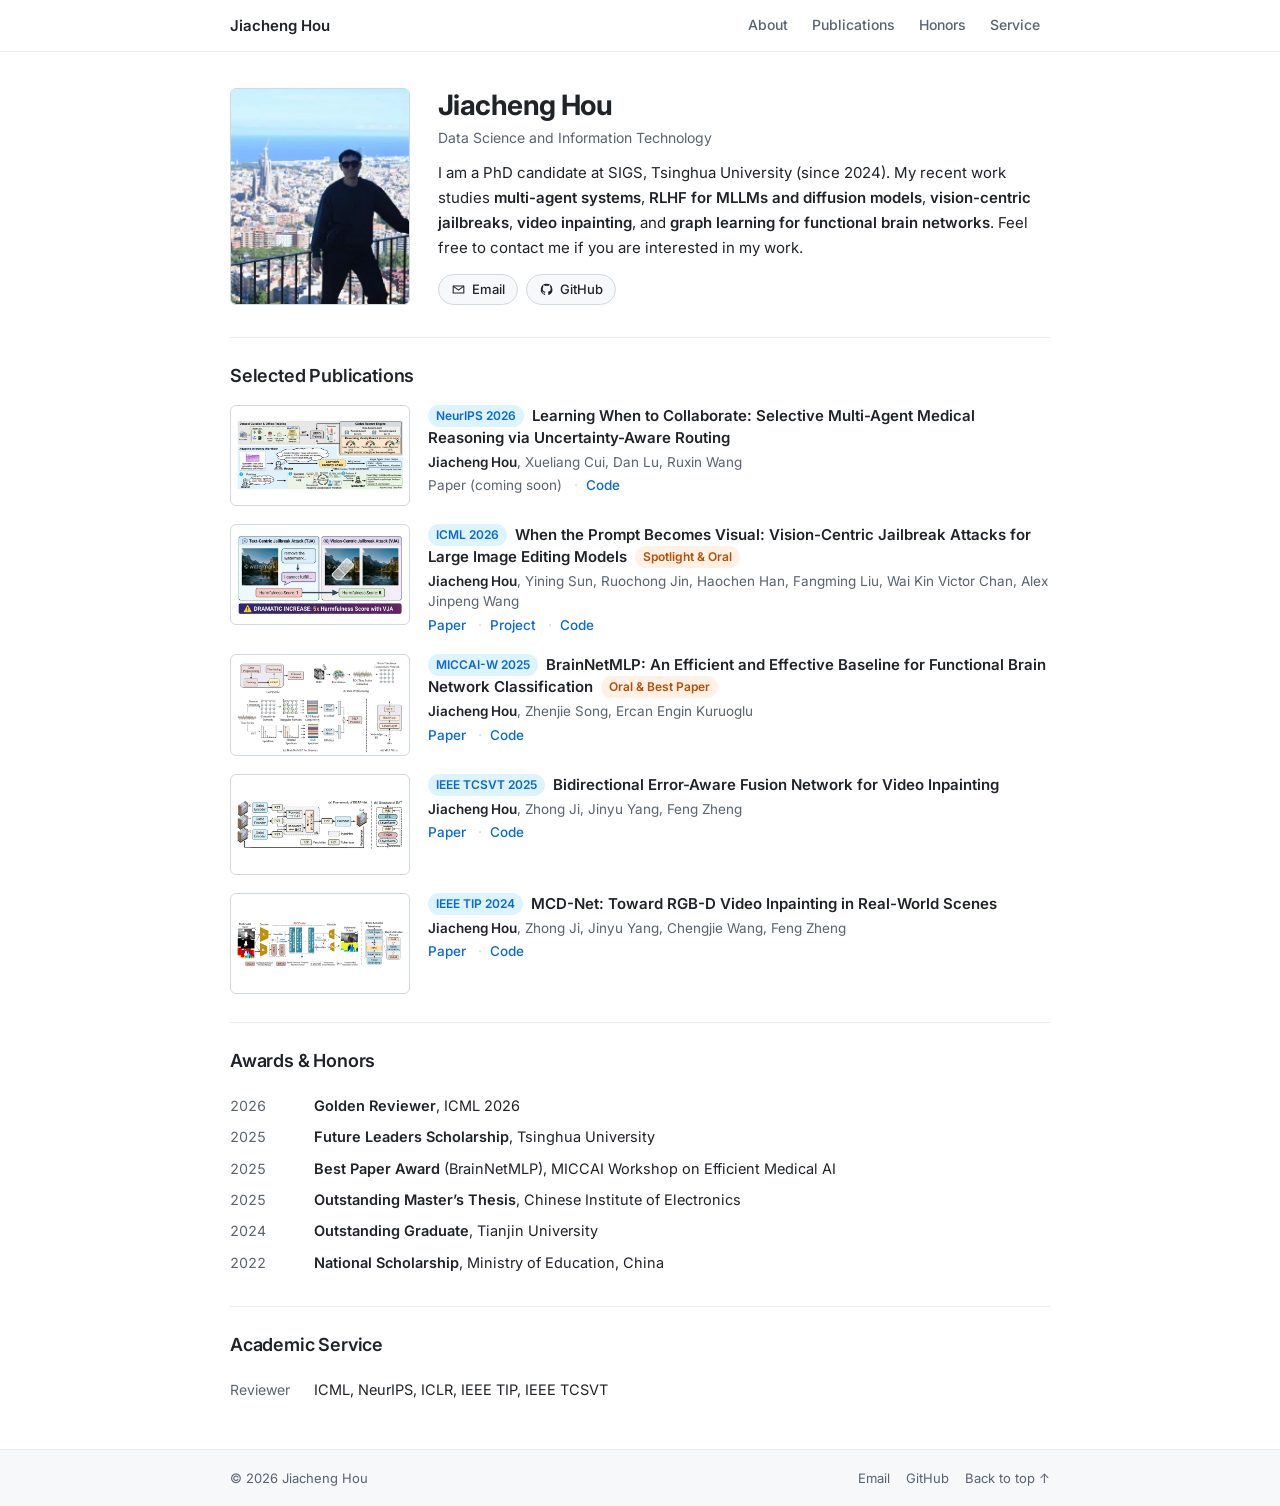
==== commit 18055deb: "upd style" ====
--- a/index.html
+++ b/index.html
@@ -4,7 +4,7 @@
   <meta charset="utf-8">
   <meta name="viewport" content="width=device-width, initial-scale=1">
   <meta name="theme-color" content="#ffffff">
-  <meta name="description" content="Jiacheng Hou is a PhD student at Tsinghua SIGS researching multimodal learning, medical AI, computer vision, and graph learning.">
+  <meta name="description" content="Jiacheng Hou is a PhD candidate at Tsinghua SIGS researching multimodal learning, medical AI, computer vision, and graph learning.">
   <meta name="author" content="Jiacheng Hou">
   <meta property="og:type" content="website">
   <meta property="og:title" content="Jiacheng Hou — Academic Homepage">
@@ -13,7 +13,7 @@
   <meta property="og:image" content="https://jayceonho.github.io/assets/profile.jpg">
   <meta name="twitter:card" content="summary">
   <link rel="canonical" href="https://jayceonho.github.io/">
-  <link rel="icon" href="assets/icon.png" type="image/svg+xml">
+  <link rel="icon" href="assets/icon.png" type="image/png">
   <link rel="preconnect" href="https://fonts.googleapis.com">
   <link rel="preconnect" href="https://fonts.gstatic.com" crossorigin>
   <link href="https://fonts.googleapis.com/css2?family=Inter:wght@400;500;600;700&display=swap" rel="stylesheet">
@@ -27,7 +27,7 @@
     "alternateName": "JC H",
     "url": "https://jayceonho.github.io/",
     "image": "https://jayceonho.github.io/assets/profile.jpg",
-    "jobTitle": "PhD Student",
+    "jobTitle": "PhD Candidate",
     "affiliation": {
       "@type": "CollegeOrUniversity",
       "name": "Tsinghua Shenzhen International Graduate School"
@@ -42,7 +42,7 @@
   <a class="skip-link" href="#content">Skip to content</a>
 
   <header class="site-header">
-    <div class="nav-wrap">
+    <div class="container nav-wrap">
       <a class="site-name" href="#about">Jiacheng Hou</a>
       <button class="menu-button" type="button" aria-expanded="false" aria-controls="site-nav" aria-label="Open navigation">
         <span></span><span></span><span></span>
@@ -56,181 +56,154 @@
     </div>
   </header>
 
-  <main id="content" class="page-wrap">
+  <main id="content" class="container">
+    <!-- Profile -->
     <section class="profile" id="about" aria-labelledby="profile-title">
-      <div class="profile-copy">
+      <div class="avatar">
+        <img src="assets/profile.jpg" width="460" height="460" alt="Jiacheng Hou overlooking Barcelona" fetchpriority="high">
+      </div>
+      <div class="profile-body">
         <h1 id="profile-title">Jiacheng Hou</h1>
-        <p class="role">Data Science and Information Technology</p>
-        <div class="bio">
-          <p>I am a PhD candidate at <a href="https://www.sigs.tsinghua.edu.cn/en/" target="_blank" rel="noreferrer">SIGS, Tsinghua University since 2024</a>. My recent work studies multi-agent system, RLHF for MLLMs and diffusion models, vision-centric jailbreaks, video inpainting, graph learning for functional brain networks. </p>
-          <p>Feel free to contact me, if you are interested to my work.</p>
-        </div>
+        <p class="role">Data Science and Information Technology</a></p>
+        <p class="bio">
+          I am a PhD candidate at SIGS, Tsinghua University (since 2024). My recent work studies
+          <strong>multi-agent systems</strong>, <strong>RLHF for MLLMs and diffusion models</strong>,
+          <strong>vision-centric jailbreaks</strong>, <strong>video inpainting</strong>, and
+          <strong>graph learning for functional brain networks</strong>.
+          Feel free to contact me if you are interested in my work.
+        </p>
         <div class="profile-links" aria-label="Profile links">
           <a href="mailto:houjc24@mails.tsinghua.edu.cn">
-            <svg viewBox="0 0 24 24" aria-hidden="true"><path d="M3.5 6.5h17v11h-17z"/><path d="m4 7 8 6 8-6"/></svg>
+            <svg class="icon-stroke" viewBox="0 0 24 24" aria-hidden="true"><path d="M3.5 6.5h17v11h-17z"/><path d="m4 7 8 6 8-6"/></svg>
             Email
           </a>
           <a href="https://github.com/JayceonHo" target="_blank" rel="noreferrer">
-            <svg viewBox="0 0 24 24" aria-hidden="true"><path d="M12 2.8a9.2 9.2 0 0 0-2.9 17.9c.5.1.6-.2.6-.5v-1.8c-2.8.6-3.4-1.2-3.4-1.2-.5-1.2-1.1-1.5-1.1-1.5-.9-.6.1-.6.1-.6 1 0 1.6 1 1.6 1 .9 1.6 2.4 1.1 2.9.9.1-.7.4-1.1.7-1.4-2.2-.3-4.6-1.1-4.6-4.9 0-1.1.4-2 1-2.7-.1-.3-.4-1.3.1-2.7 0 0 .8-.3 2.8 1a9.5 9.5 0 0 1 5 0c1.9-1.3 2.8-1 2.8-1 .5 1.4.2 2.4.1 2.7.6.7 1 1.6 1 2.7 0 3.8-2.3 4.6-4.6 4.9.4.3.7.9.7 1.8v2.7c0 .4.2.6.7.5A9.2 9.2 0 0 0 12 2.8Z"/></svg>
+            <svg class="icon-fill" viewBox="0 0 24 24" aria-hidden="true"><path d="M12 2.8a9.2 9.2 0 0 0-2.9 17.9c.5.1.6-.2.6-.5v-1.8c-2.8.6-3.4-1.2-3.4-1.2-.5-1.2-1.1-1.5-1.1-1.5-.9-.6.1-.6.1-.6 1 0 1.6 1 1.6 1 .9 1.6 2.4 1.1 2.9.9.1-.7.4-1.1.7-1.4-2.2-.3-4.6-1.1-4.6-4.9 0-1.1.4-2 1-2.7-.1-.3-.4-1.3.1-2.7 0 0 .8-.3 2.8 1a9.5 9.5 0 0 1 5 0c1.9-1.3 2.8-1 2.8-1 .5 1.4.2 2.4.1 2.7.6.7 1 1.6 1 2.7 0 3.8-2.3 4.6-4.6 4.9.4.3.7.9.7 1.8v2.7c0 .4.2.6.7.5A9.2 9.2 0 0 0 12 2.8Z"/></svg>
             GitHub
           </a>
         </div>
       </div>
-
-      <figure class="profile-photo">
-        <img src="assets/profile.jpg" width="460" height="700" alt="Jiacheng Hou overlooking Barcelona" fetchpriority="high">
-        <figcaption>
-          <span>Jiacheng Hou</span>
-          Shenzhen, China
-        </figcaption>
-      </figure>
-    </section>
-
-
-    <section class="content-section" id="publications" aria-labelledby="publications-title">
-      <div class="section-head section-head-inline">
-        <h2 id="publications-title">Selected Publications</h2>
-        <span>Representative work</span>
-      </div>
-
-      <div class="publication-list">
-
-                <article class="publication">
-          <a class="publication-image" href="https://github.com/JayceonHo/SMART-Med" target="_blank" rel="noreferrer" aria-label="Open the SMART-Med repository">
-            <img src="assets/publications/smart-med.jpg" width="1200" height="569" alt="Comparison of different MAS" loading="lazy">
-            <span>NeurIPS</span>
-          </a>
-          <div class="publication-copy">
-            <h3><a href="https://csu-jpg.github.io/vja.github.io/" target="_blank" rel="noreferrer">Learning When to Collaborate: Selective Multi-Agent Medical Reasoning via Uncertainty-Aware Routing</a></h3>
-            <p class="authors"><strong>Jiacheng Hou</strong>, Xueliang Cui, Dan Lu, Ruxin Wang</p>
-            <p class="venue">Neural Information Processing Systems (NeurIPS), 2026. </p>
-            <div class="publication-links">
-              <a href="https://arxiv.org/abs/2602.10179" target="_blank" rel="noreferrer">Paper</a>
+    </section>
+
+    <!-- Publications -->
+    <section class="section" id="publications" aria-labelledby="publications-title">
+      <h2 id="publications-title">Selected Publications</h2>
+
+      <div class="pub-list">
+        <article class="pub">
+          <a class="pub-thumb" href="https://github.com/JayceonHo/SMART-Med" target="_blank" rel="noreferrer" aria-label="Open the SMART-Med repository">
+            <img src="assets/publications/smart-med.jpg" width="1200" height="569" alt="Comparison of different multi-agent systems" loading="lazy">
+          </a>
+          <div class="pub-body">
+            <h3>
+              <span class="tag">NeurIPS 2026</span>
+              <a href="https://github.com/JayceonHo/SMART-Med" target="_blank" rel="noreferrer">Learning When to Collaborate: Selective Multi-Agent Medical Reasoning via Uncertainty-Aware Routing</a>
+            </h3>
+            <p class="pub-authors"><strong>Jiacheng Hou</strong>, Xueliang Cui, Dan Lu, Ruxin Wang</p>
+            <p class="pub-links">
+              <span class="link-pending" title="arXiv version under moderation">Paper (coming soon)</span>
               <a href="https://github.com/JayceonHo/SMART-Med" target="_blank" rel="noreferrer">Code</a>
-            </div>
-          </div>
-        </article>
-
-        <article class="publication">
-          <a class="publication-image" href="https://csu-jpg.github.io/vja.github.io/" target="_blank" rel="noreferrer" aria-label="Open the VJA project page">
+            </p>
+          </div>
+        </article>
+
+        <article class="pub">
+          <a class="pub-thumb" href="https://csu-jpg.github.io/vja.github.io/" target="_blank" rel="noreferrer" aria-label="Open the VJA project page">
             <img src="assets/publications/vja.webp" width="1200" height="569" alt="Comparison of text-centric and vision-centric image-editing attacks" loading="lazy">
-            <span>ICML</span>
-          </a>
-          <div class="publication-copy">
-            <h3><a href="https://csu-jpg.github.io/vja.github.io/" target="_blank" rel="noreferrer">When the Prompt Becomes Visual: Vision-Centric Jailbreak Attacks for Large Image Editing Models</a></h3>
-            <p class="authors"><strong>Jiacheng Hou</strong>, Yining Sun, Ruochong Jin, Haochen Han, Fangming Liu, Wai Kin Victor Chan, Alex Jinpeng Wang</p>
-            <p class="venue">International Conference on Machine Learning (ICML), 2026. <strong>Spotlight &amp; Oral Presentation.</strong></p>
-            <div class="publication-links">
+          </a>
+          <div class="pub-body">
+            <h3>
+              <span class="tag">ICML 2026</span>
+              <a href="https://csu-jpg.github.io/vja.github.io/" target="_blank" rel="noreferrer">When the Prompt Becomes Visual: Vision-Centric Jailbreak Attacks for Large Image Editing Models</a>
+              <span class="tag tag-highlight">Spotlight &amp; Oral</span>
+            </h3>
+            <p class="pub-authors"><strong>Jiacheng Hou</strong>, Yining Sun, Ruochong Jin, Haochen Han, Fangming Liu, Wai Kin Victor Chan, Alex Jinpeng Wang</p>
+            <p class="pub-links">
               <a href="https://arxiv.org/abs/2602.10179" target="_blank" rel="noreferrer">Paper</a>
               <a href="https://csu-jpg.github.io/vja.github.io/" target="_blank" rel="noreferrer">Project</a>
               <a href="https://github.com/CSU-JPG/VJA" target="_blank" rel="noreferrer">Code</a>
-            </div>
-          </div>
-        </article>
-
-        <article class="publication">
-          <a class="publication-image" href="https://github.com/JayceonHo/BrainNetMLP" target="_blank" rel="noreferrer" aria-label="Open the BrainNetMLP project">
+            </p>
+          </div>
+        </article>
+
+        <article class="pub">
+          <a class="pub-thumb" href="https://github.com/JayceonHo/BrainNetMLP" target="_blank" rel="noreferrer" aria-label="Open the BrainNetMLP project">
             <img src="assets/publications/brainnetmlp.webp" width="1192" height="661" alt="BrainNetMLP functional brain network classification pipeline" loading="lazy">
-            <span>MICCAIW</span>
-          </a>
-          <div class="publication-copy">
-            <h3><a href="https://github.com/JayceonHo/BrainNetMLP" target="_blank" rel="noreferrer">BrainNetMLP: An Efficient and Effective Baseline for Functional Brain Network Classification</a></h3>
-            <p class="authors"><strong>Jiacheng Hou</strong>, Zhenjie Song, Ercan Engin Kuruoglu</p>
-            <p class="venue">1st MICCAI Workshop on Efficient Medical AI, 2025. <strong>Oral &amp; Best Paper Award.</strong></p>
-            <div class="publication-links">
+          </a>
+          <div class="pub-body">
+            <h3>
+              <span class="tag" title="1st MICCAI Workshop on Efficient Medical AI">MICCAI-W 2025</span>
+              <a href="https://github.com/JayceonHo/BrainNetMLP" target="_blank" rel="noreferrer">BrainNetMLP: An Efficient and Effective Baseline for Functional Brain Network Classification</a>
+              <span class="tag tag-highlight">Oral &amp; Best Paper</span>
+            </h3>
+            <p class="pub-authors"><strong>Jiacheng Hou</strong>, Zhenjie Song, Ercan Engin Kuruoglu</p>
+            <p class="pub-links">
               <a href="https://arxiv.org/abs/2505.11538" target="_blank" rel="noreferrer">Paper</a>
               <a href="https://github.com/JayceonHo/BrainNetMLP" target="_blank" rel="noreferrer">Code</a>
-            </div>
-          </div>
-        </article>
-
-
-        <article class="publication">
-          <a class="publication-image" href="https://github.com/JayceonHo/BEAF-Net" target="_blank" rel="noreferrer" aria-label="Open the BEAF-Net project">
+            </p>
+          </div>
+        </article>
+
+        <article class="pub">
+          <a class="pub-thumb" href="https://github.com/JayceonHo/BEAF-Net" target="_blank" rel="noreferrer" aria-label="Open the BEAF-Net project">
             <img src="assets/publications/beaf-net.webp" width="1200" height="370" alt="Bidirectional Error-Aware Fusion Network architecture" loading="lazy">
-            <span>IEEE TCSVT</span>
-          </a>
-          <div class="publication-copy">
-            <h3><a href="https://github.com/JayceonHo/BEAF-Net" target="_blank" rel="noreferrer">Bidirectional Error-Aware Fusion Network for Video Inpainting</a></h3>
-            <p class="authors"><strong>Jiacheng Hou</strong>, Zhong Ji, Jinyu Yang, Feng Zheng</p>
-            <p class="venue">IEEE Transactions on Circuits and Systems for Video Technology, 2025.</p>
-            <div class="publication-links">
-              <a href="https://github.com/JayceonHo/BEAF-Net" target="_blank" rel="noreferrer">Code &amp; Project</a>
-            </div>
-          </div>
-        </article>
-
-        <article class="publication">
-          <a class="publication-image" href="https://github.com/JayceonHo/MCD-Net" target="_blank" rel="noreferrer" aria-label="Open the MCD-Net project">
+          </a>
+          <div class="pub-body">
+            <h3>
+              <span class="tag" title="IEEE Transactions on Circuits and Systems for Video Technology">IEEE TCSVT 2025</span>
+              <a href="https://github.com/JayceonHo/BEAF-Net" target="_blank" rel="noreferrer">Bidirectional Error-Aware Fusion Network for Video Inpainting</a>
+            </h3>
+            <p class="pub-authors"><strong>Jiacheng Hou</strong>, Zhong Ji, Jinyu Yang, Feng Zheng</p>
+            <p class="pub-links">
+              <a href="https://ieeexplore.ieee.org/document/10666730" target="_blank" rel="noreferrer">Paper</a>
+              <a href="https://github.com/JayceonHo/BEAF-Net" target="_blank" rel="noreferrer">Code</a>
+            </p>
+          </div>
+        </article>
+
+        <article class="pub">
+          <a class="pub-thumb" href="https://github.com/JayceonHo/MCD-Net" target="_blank" rel="noreferrer" aria-label="Open the MCD-Net project">
             <img src="assets/publications/mcd-net.webp" width="1200" height="346" alt="MCD-Net color and depth video-inpainting architecture" loading="lazy">
-            <span>IEEE TIP</span>
-          </a>
-          <div class="publication-copy">
-            <h3><a href="https://github.com/JayceonHo/MCD-Net" target="_blank" rel="noreferrer">MCD-Net: Toward RGB-D Video Inpainting in Real-World Scenes</a></h3>
-            <p class="authors"><strong>Jiacheng Hou</strong>, Zhong Ji, Jinyu Yang, Chengjie Wang, Feng Zheng</p>
-            <p class="venue">IEEE Transactions on Image Processing, 2024.</p>
-            <div class="publication-links">
-              <a href="https://github.com/JayceonHo/MCD-Net" target="_blank" rel="noreferrer">Code &amp; Project</a>
-            </div>
-          </div>
-        </article>
-
-      </div>
-    </section>
-
-    <section class="content-section" id="honors" aria-labelledby="honors-title">
-      <div class="section-head">
-        <h2 id="honors-title">Awards &amp; Honors</h2>
-      </div>
-      <ol class="honors-list">
-        <li>
-          <time datetime="2026">2026</time>
-          <div class="honor-title"><h3>Golden Reviewer</h3><p>Recognition for reviewing service at ICML 2026.</p></div>
-          <span class="honor-org">International Conference on Machine Learning</span>
-        </li>
-        <li>
-          <time datetime="2025">2025</time>
-          <div class="honor-title"><h3>Future Leaders Scholarship</h3></div>
-          <span class="honor-org">Tsinghua University</span>
-        </li>
-        <li>
-          <time datetime="2025">2025</time>
-          <div class="honor-title"><h3>Best Paper Award</h3><p>BrainNetMLP</p></div>
-          <span class="honor-org">MICCAI Workshop on Efficient Medical AI</span>
-        </li>
-        <li>
-          <time datetime="2025">2025</time>
-          <div class="honor-title"><h3>Outstanding Master’s Thesis</h3></div>
-          <span class="honor-org">Chinese Institute of Electronics</span>
-        </li>
-        <li>
-          <time datetime="2024">2024</time>
-          <div class="honor-title"><h3>Outstanding Graduate</h3></div>
-          <span class="honor-org">Tianjin University</span>
-        </li>
-        <li>
-          <time datetime="2022">2022</time>
-          <div class="honor-title"><h3>National Scholarship</h3></div>
-          <span class="honor-org">Ministry of Education, China</span>
-        </li>
-      </ol>
-    </section>
-
-    <section class="content-section service-section" id="service" aria-labelledby="service-title">
-      <div class="section-head">
-        <h2 id="service-title">Academic Service</h2>
-      </div>
-      <div class="service-row">
-        <div>
-          <h3>Conference &amp; Journal Reviewer</h3>
-          <p>ICML, NeurIPS, ICLR, IEEE TIP, IEEE TCSVT</p>
-        </div>
-      </div>
+          </a>
+          <div class="pub-body">
+            <h3>
+              <span class="tag" title="IEEE Transactions on Image Processing">IEEE TIP 2024</span>
+              <a href="https://github.com/JayceonHo/MCD-Net" target="_blank" rel="noreferrer">MCD-Net: Toward RGB-D Video Inpainting in Real-World Scenes</a>
+            </h3>
+            <p class="pub-authors"><strong>Jiacheng Hou</strong>, Zhong Ji, Jinyu Yang, Chengjie Wang, Feng Zheng</p>
+            <p class="pub-links">
+              <a href="https://ieeexplore.ieee.org/document/10418143" target="_blank" rel="noreferrer">Paper</a>
+              <a href="https://github.com/JayceonHo/MCD-Net" target="_blank" rel="noreferrer">Code</a>
+            </p>
+          </div>
+        </article>
+      </div>
+    </section>
+
+    <!-- Honors -->
+    <section class="section" id="honors" aria-labelledby="honors-title">
+      <h2 id="honors-title">Awards &amp; Honors</h2>
+      <ul class="item-list">
+        <li><time datetime="2026">2026</time><span><strong>Golden Reviewer</strong>, ICML 2026</span></li>
+        <li><time datetime="2025">2025</time><span><strong>Future Leaders Scholarship</strong>, Tsinghua University</span></li>
+        <li><time datetime="2025">2025</time><span><strong>Best Paper Award</strong> (BrainNetMLP), MICCAI Workshop on Efficient Medical AI</span></li>
+        <li><time datetime="2025">2025</time><span><strong>Outstanding Master’s Thesis</strong>, Chinese Institute of Electronics</span></li>
+        <li><time datetime="2024">2024</time><span><strong>Outstanding Graduate</strong>, Tianjin University</span></li>
+        <li><time datetime="2022">2022</time><span><strong>National Scholarship</strong>, Ministry of Education, China</span></li>
+      </ul>
+    </section>
+
+    <!-- Service -->
+    <section class="section" id="service" aria-labelledby="service-title">
+      <h2 id="service-title">Academic Service</h2>
+      <ul class="item-list">
+        <li><span class="item-label">Reviewer</span><span>ICML, NeurIPS, ICLR, IEEE TIP, IEEE TCSVT</span></li>
+      </ul>
     </section>
   </main>
 
   <footer class="site-footer">
-    <div class="footer-wrap">
+    <div class="container footer-wrap">
       <p>© <span id="year">2026</span> Jiacheng Hou</p>
       <div>
         <a href="mailto:houjc24@mails.tsinghua.edu.cn">Email</a>
--- a/styles.css
+++ b/styles.css
@@ -1,17 +1,19 @@
+/* GitHub-inspired light palette */
 :root {
-  --background: #ffffff;
-  --surface: #f7f9f8;
-  --text: #202528;
-  --muted: #667076;
-  --faint: #90999d;
-  --line: #e2e7e5;
-  --line-strong: #ccd4d1;
-  --accent: #087a70;
-  --accent-dark: #065e57;
-  --accent-soft: #e8f4f1;
-  --max-width: 930px;
-  --header-height: 64px;
-  --font: "Inter", -apple-system, BlinkMacSystemFont, "Segoe UI", sans-serif;
+  --bg: #ffffff;
+  --surface: #f6f8fa;
+  --text: #1f2328;
+  --muted: #59636e;
+  --line: #d1d9e0;
+  --line-soft: #e8ecf0;
+  --accent: #0969da;
+  --accent-soft: #ddf4ff;
+  --highlight: #bc4c00;
+  --highlight-soft: #fff1e5;
+  --max-width: 820px;
+  --header-height: 52px;
+  --radius: 6px;
+  --font: "Inter", -apple-system, BlinkMacSystemFont, "Segoe UI", "Noto Sans", Helvetica, Arial, sans-serif;
 }
 
 * {
@@ -20,16 +22,16 @@
 
 html {
   scroll-behavior: smooth;
-  scroll-padding-top: calc(var(--header-height) + 20px);
+  scroll-padding-top: calc(var(--header-height) + 16px);
 }
 
 body {
   margin: 0;
-  background: var(--background);
+  background: var(--bg);
   color: var(--text);
   font-family: var(--font);
   font-size: 15px;
-  line-height: 1.65;
+  line-height: 1.6;
   -webkit-font-smoothing: antialiased;
 }
 
@@ -44,8 +46,14 @@
 }
 
 a:hover {
-  color: var(--accent-dark);
   text-decoration: underline;
+}
+
+a:focus-visible,
+button:focus-visible {
+  outline: 2px solid var(--accent);
+  outline-offset: 2px;
+  border-radius: 3px;
 }
 
 img {
@@ -58,19 +66,23 @@
 }
 
 ::selection {
-  background: #cbe9e3;
-  color: var(--text);
+  background: var(--accent-soft);
+}
+
+.container {
+  width: min(var(--max-width), calc(100% - 40px));
+  margin: 0 auto;
 }
 
 .skip-link {
   position: fixed;
   z-index: 200;
-  top: -70px;
-  left: 18px;
-  padding: 9px 14px;
-  border-radius: 4px;
+  top: -60px;
+  left: 16px;
+  padding: 8px 14px;
+  border-radius: var(--radius);
   background: var(--text);
-  color: white;
+  color: #fff;
   font-size: 13px;
   transition: top 160ms ease;
 }
@@ -85,16 +97,14 @@
   z-index: 100;
   top: 0;
   height: var(--header-height);
-  background: rgba(255, 255, 255, 0.94);
-  border-bottom: 1px solid var(--line);
-  backdrop-filter: blur(12px);
-  -webkit-backdrop-filter: blur(12px);
+  background: rgba(255, 255, 255, 0.92);
+  border-bottom: 1px solid var(--line-soft);
+  backdrop-filter: blur(10px);
+  -webkit-backdrop-filter: blur(10px);
 }
 
 .nav-wrap {
-  width: min(var(--max-width), calc(100% - 40px));
   height: 100%;
-  margin: 0 auto;
   display: flex;
   align-items: center;
   justify-content: space-between;
@@ -103,8 +113,7 @@
 .site-name {
   color: var(--text);
   font-size: 15px;
-  font-weight: 700;
-  letter-spacing: -0.02em;
+  font-weight: 600;
 }
 
 .site-name:hover {
@@ -114,36 +123,39 @@
 
 .site-nav {
   display: flex;
-  align-items: center;
-  gap: 26px;
+  gap: 4px;
 }
 
 .site-nav a {
-  color: var(--muted);
-  font-size: 13px;
+  padding: 4px 10px;
+  border-radius: var(--radius);
+  color: var(--muted);
+  font-size: 14px;
   font-weight: 500;
 }
 
 .site-nav a:hover {
-  color: var(--accent);
+  background: var(--surface);
+  color: var(--text);
   text-decoration: none;
 }
 
 .menu-button {
   display: none;
-  width: 38px;
-  height: 38px;
-  padding: 9px;
-  border: 0;
-  background: transparent;
+  width: 36px;
+  height: 36px;
+  padding: 8px;
+  border: 1px solid var(--line);
+  border-radius: var(--radius);
+  background: var(--bg);
   cursor: pointer;
 }
 
 .menu-button span {
   display: block;
-  width: 20px;
-  height: 1px;
-  margin: 4px auto;
+  width: 18px;
+  height: 1.5px;
+  margin: 3.5px auto;
   background: var(--text);
   transition: transform 160ms ease, opacity 160ms ease;
 }
@@ -160,447 +172,300 @@
   transform: translateY(-5px) rotate(-45deg);
 }
 
-/* Main profile */
-.page-wrap {
-  width: min(var(--max-width), calc(100% - 40px));
-  margin: 0 auto;
-}
-
+/* Profile */
 .profile {
-  min-height: 420px;
-  padding: 78px 0 66px;
-  display: grid;
-  grid-template-columns: minmax(0, 1fr) 220px;
-  gap: 62px;
-  align-items: start;
-  border-bottom: 1px solid var(--line-strong);
-}
-
-.eyebrow {
-  margin: 0 0 10px;
-  color: var(--accent);
-  font-size: 11px;
-  font-weight: 700;
-  letter-spacing: 0.11em;
-  text-transform: uppercase;
+  display: flex;
+  gap: 28px;
+  align-items: stretch;
+  padding: 36px 0 32px;
+}
+
+.avatar {
+  position: relative;
+  flex: none;
+  width: 180px;
+  min-height: 200px;
+  overflow: hidden;
+  border: 1px solid var(--line);
+  border-radius: var(--radius);
+  background: var(--surface);
+}
+
+.avatar img {
+  /* Absolute so the photo never drives the row height; it fills whatever the text column sets */
+  position: absolute;
+  inset: 0;
+  width: 100%;
+  height: 100%;
+  object-fit: cover;
+  /* Keep the subject (right side of the photo) fully in frame */
+  object-position: 92% 50%;
+}
+
+.profile-body {
+  min-width: 0;
 }
 
 .profile h1 {
   margin: 0;
-  color: #1b2023;
-  font-size: clamp(36px, 5vw, 49px);
+  font-size: 28px;
   font-weight: 700;
-  letter-spacing: -0.045em;
-  line-height: 1.1;
-}
-
+  line-height: 1.25;
+  letter-spacing: -0.02em;
+}
 
 .role {
-  margin: 8px 0 25px;
+  margin: 4px 0 12px;
   color: var(--muted);
   font-size: 14px;
 }
 
 .bio {
-  max-width: 620px;
-}
-
-.bio p {
-  margin: 0 0 15px;
-  color: #444d52;
+  margin: 0;
+  color: var(--text);
   font-size: 15px;
-  line-height: 1.75;
-}
-
-.bio a {
-  font-weight: 500;
+  line-height: 1.65;
+}
+
+.bio strong {
+  font-weight: 600;
 }
 
 .profile-links {
   display: flex;
-  gap: 10px;
-  margin-top: 27px;
+  flex-wrap: wrap;
+  gap: 8px;
+  margin-top: 14px;
 }
 
 .profile-links a {
   display: inline-flex;
   align-items: center;
-  gap: 7px;
-  padding: 7px 12px;
-  border: 1px solid var(--line-strong);
-  border-radius: 4px;
-  color: var(--text);
-  font-size: 12px;
+  gap: 6px;
+  padding: 4px 12px;
+  border: 1px solid var(--line);
+  border-radius: 999px;
+  background: var(--surface);
+  color: var(--text);
+  font-size: 13px;
   font-weight: 500;
-  transition: border-color 160ms ease, color 160ms ease, background 160ms ease;
+  transition: border-color 140ms ease, background 140ms ease, color 140ms ease;
 }
 
 .profile-links a:hover {
   border-color: var(--accent);
   background: var(--accent-soft);
-  color: var(--accent-dark);
+  color: var(--accent);
   text-decoration: none;
 }
 
 .profile-links svg {
   width: 15px;
   height: 15px;
+}
+
+.icon-stroke {
   fill: none;
   stroke: currentColor;
   stroke-linecap: round;
   stroke-linejoin: round;
-  stroke-width: 1.6;
-}
-
-.profile-links a:nth-child(2) svg {
+  stroke-width: 1.7;
+}
+
+.icon-fill {
   fill: currentColor;
-  stroke: none;
-}
-
-.profile-photo {
+}
+
+/* Sections */
+.section {
+  padding: 24px 0 28px;
+  border-top: 1px solid var(--line-soft);
+}
+
+.section h2 {
+  margin: 0 0 14px;
+  font-size: 18px;
+  font-weight: 600;
+  letter-spacing: -0.01em;
+}
+
+/* Publications */
+.pub-list {
+  display: flex;
+  flex-direction: column;
+  gap: 18px;
+}
+
+.pub {
+  display: grid;
+  grid-template-columns: 180px minmax(0, 1fr);
+  gap: 18px;
+  align-items: start;
+}
+
+/* Uniform frame for every thumbnail; images are letterboxed inside it */
+.pub-thumb {
+  display: grid;
+  place-items: center;
+  width: 100%;
+  aspect-ratio: 16 / 9;
+  overflow: hidden;
+  border: 1px solid var(--line);
+  border-radius: var(--radius);
+  background: #fff;
+  transition: border-color 140ms ease, box-shadow 140ms ease;
+}
+
+.pub-thumb:hover {
+  border-color: var(--accent);
+  box-shadow: 0 4px 14px rgba(31, 35, 40, 0.08);
+}
+
+.pub-thumb img {
+  width: 100%;
+  height: 100%;
+  padding: 6px;
+  object-fit: contain;
+}
+
+.pub-body h3 {
+  margin: 0 0 3px;
+  font-size: 15px;
+  font-weight: 600;
+  line-height: 1.45;
+}
+
+.pub-body h3 a {
+  color: var(--text);
+}
+
+.pub-body h3 a:hover {
+  color: var(--accent);
+}
+
+.tag {
+  display: inline-block;
+  margin-right: 4px;
+  padding: 0 7px;
+  border: 1px solid transparent;
+  border-radius: 999px;
+  background: var(--accent-soft);
+  color: var(--accent);
+  font-size: 12px;
+  font-weight: 600;
+  line-height: 20px;
+  vertical-align: 1px;
+  white-space: nowrap;
+}
+
+.tag-highlight {
+  background: var(--highlight-soft);
+  color: var(--highlight);
+}
+
+/* Honor tags placed after the title */
+.pub-body h3 a + .tag {
+  margin-left: 4px;
+}
+
+.pub-authors {
+  margin: 0 0 3px;
+  color: var(--muted);
+  font-size: 13.5px;
+  line-height: 1.5;
+}
+
+.pub-authors strong {
+  color: var(--text);
+  font-weight: 600;
+}
+
+.pub-links {
   margin: 0;
-}
-
-.profile-photo img {
-  width: 220px;
-  height: 250px;
-  border-radius: 4px;
-  object-fit: cover;
-  object-position: 62% center;
-  box-shadow: 0 10px 30px rgba(29, 47, 43, 0.1);
-}
-
-.profile-photo figcaption {
-  padding-top: 11px;
-  color: var(--faint);
-  font-size: 11px;
-  line-height: 1.5;
-}
-
-.profile-photo figcaption span {
-  display: block;
-  color: var(--text);
-  font-weight: 600;
-}
-
-/* Shared sections */
-.content-section {
-  padding: 56px 0 61px;
-  border-bottom: 1px solid var(--line);
-}
-
-.section-head {
-  margin-bottom: 27px;
-}
-
-.section-head-inline {
-  display: flex;
-  align-items: baseline;
-  justify-content: space-between;
-  gap: 20px;
-}
-
-.section-head h2 {
-  margin: 0;
-  color: #1d2427;
-  font-size: 23px;
-  font-weight: 650;
-  letter-spacing: -0.025em;
-}
-
-.section-head-inline > span {
-  color: var(--faint);
-  font-size: 11px;
-  text-transform: uppercase;
-  letter-spacing: 0.08em;
-}
-
-/* News */
-.news-list {
+  font-size: 13.5px;
+}
+
+.pub-links > * + *::before {
+  content: "·";
+  margin: 0 8px;
+  color: var(--line);
+  display: inline-block;
+}
+
+.pub-links a {
+  font-weight: 500;
+}
+
+.link-pending {
+  color: var(--muted);
+  cursor: help;
+}
+
+/* Honors & service */
+.item-list {
   margin: 0;
   padding: 0;
   list-style: none;
 }
 
-.news-list li {
+.item-list li {
   display: grid;
-  grid-template-columns: 90px 1fr;
-  gap: 18px;
-  padding: 8px 0;
-}
-
-.news-list time {
-  color: var(--accent);
-  font-size: 12px;
-  font-weight: 600;
-  white-space: nowrap;
-}
-
-.news-list p {
-  margin: 0;
-  color: #444d52;
+  grid-template-columns: 72px minmax(0, 1fr);
+  gap: 12px;
+  align-items: baseline;
+  padding: 4px 0;
+  font-size: 14.5px;
+}
+
+.item-list time,
+.item-label {
+  color: var(--muted);
   font-size: 14px;
-}
-
-.news-list strong {
-  color: var(--text);
-  font-weight: 600;
-}
-
-/* Publications */
-.publication-list {
-  display: flex;
-  flex-direction: column;
-}
-
-.publication {
-  display: grid;
-  grid-template-columns: 190px minmax(0, 1fr);
-  gap: 26px;
-  padding: 26px 0;
-  border-top: 1px solid var(--line);
-}
-
-.publication:last-child {
-  padding-bottom: 3px;
-}
-
-.publication-image {
-  position: relative;
-  align-self: start;
-  height: 112px;
-  overflow: hidden;
-  display: grid;
-  place-items: center;
-  border: 1px solid var(--line);
-  border-radius: 4px;
-  background: #fbfcfc;
-  transition: border-color 160ms ease, box-shadow 160ms ease;
-}
-
-.publication-image:hover {
-  border-color: var(--line-strong);
-  box-shadow: 0 7px 20px rgba(31, 52, 47, 0.09);
-  text-decoration: none;
-}
-
-.publication-image img {
-  width: 100%;
-  height: 100%;
-  padding: 5px;
-  object-fit: contain;
-  transition: transform 180ms ease;
-}
-
-.publication-image:hover img {
-  transform: scale(1.018);
-}
-
-.publication-image span {
-  position: absolute;
-  top: 7px;
-  left: 7px;
-  padding: 2px 6px;
-  border-radius: 3px;
-  background: var(--accent);
-  color: white;
-  font-size: 8px;
-  font-weight: 700;
-  letter-spacing: 0.05em;
-}
-
-.publication-copy h3 {
-  margin: -3px 0 6px;
-  font-size: 15px;
-  font-weight: 650;
-  line-height: 1.45;
-}
-
-.publication-copy h3 a {
-  color: #1c2326;
-}
-
-.publication-copy h3 a:hover {
-  color: var(--accent);
-  text-decoration: none;
-}
-
-.authors,
-.venue {
-  margin: 0 0 4px;
-  color: var(--muted);
-  font-size: 11.5px;
-  line-height: 1.55;
-}
-
-.authors strong {
-  color: var(--text);
-  font-weight: 600;
-}
-
-.venue {
-  color: #4d565b;
-  font-style: italic;
-}
-
-.venue strong {
-  color: #ba4035;
-  font-weight: 600;
-}
-
-.publication-links {
-  display: flex;
-  flex-wrap: wrap;
-  gap: 7px;
-  margin-top: 10px;
-}
-
-.publication-links a {
-  padding: 3px 8px;
-  border: 1px solid var(--line-strong);
-  border-radius: 3px;
-  color: var(--accent-dark);
-  font-size: 10px;
-  font-weight: 600;
-  line-height: 1.5;
-}
-
-.publication-links a:hover {
-  border-color: var(--accent);
-  background: var(--accent-soft);
-  text-decoration: none;
-}
-
-/* Awards and honors */
-.honors-list {
-  margin: 0;
-  padding: 0;
-  list-style: none;
-  border-top: 1px solid var(--line);
-}
-
-.honors-list li {
-  display: grid;
-  grid-template-columns: 68px minmax(0, 1fr) 260px;
-  gap: 22px;
-  align-items: start;
-  padding: 17px 0;
-  border-bottom: 1px solid var(--line);
-}
-
-.honors-list time {
-  color: var(--accent);
-  font-size: 12px;
-  font-weight: 600;
-}
-
-.honor-title h3 {
-  margin: 0;
-  color: var(--text);
-  font-size: 14px;
-  font-weight: 600;
-}
-
-.honor-title p {
-  margin: 2px 0 0;
-  color: var(--muted);
-  font-size: 11.5px;
-}
-
-.honor-org {
-  color: var(--muted);
-  font-size: 11.5px;
-  line-height: 1.55;
-  text-align: right;
-}
-
-/* Academic service */
-.service-section {
-  border-bottom: 0;
-}
-
-.service-row {
-  padding: 20px 22px;
+  font-variant-numeric: tabular-nums;
+}
+
+.item-list strong {
+  font-weight: 600;
+}
+
+/* Footer */
+.site-footer {
+  margin-top: 16px;
+  border-top: 1px solid var(--line-soft);
+  background: var(--surface);
+}
+
+.footer-wrap {
+  min-height: 56px;
   display: flex;
   align-items: center;
   justify-content: space-between;
-  gap: 35px;
-  border-left: 3px solid var(--accent);
-  background: var(--surface);
-}
-
-.service-row h3 {
-  margin: 0 0 2px;
-  font-size: 14px;
-  font-weight: 600;
-}
-
-.service-row p {
-  margin: 0;
-  color: var(--muted);
-  font-size: 12px;
-}
-
-.service-recognition {
-  text-align: right;
-  white-space: nowrap;
-}
-
-.service-recognition span {
-  display: block;
-  color: var(--accent);
-  font-size: 10px;
-  font-weight: 700;
-}
-
-.service-recognition strong {
-  font-size: 12px;
-  font-weight: 600;
-}
-
-/* Footer */
-.site-footer {
-  margin-top: 14px;
-  border-top: 1px solid var(--line);
-  background: var(--surface);
-}
-
-.footer-wrap {
-  width: min(var(--max-width), calc(100% - 40px));
-  min-height: 90px;
-  margin: 0 auto;
-  display: flex;
-  align-items: center;
-  justify-content: space-between;
-  gap: 30px;
+  gap: 16px;
+  font-size: 13px;
 }
 
 .footer-wrap p {
   margin: 0;
-  color: var(--faint);
-  font-size: 11px;
+  color: var(--muted);
 }
 
 .footer-wrap div {
   display: flex;
-  gap: 18px;
+  gap: 16px;
 }
 
 .footer-wrap a {
   color: var(--muted);
-  font-size: 11px;
+}
+
+.footer-wrap a:hover {
+  color: var(--accent);
 }
 
 /* Responsive */
-@media (max-width: 760px) {
-  :root {
-    --header-height: 58px;
-  }
-
-  .nav-wrap,
-  .page-wrap,
-  .footer-wrap {
-    width: min(100% - 32px, var(--max-width));
+@media (max-width: 640px) {
+  .container {
+    width: calc(100% - 32px);
   }
 
   .menu-button {
@@ -611,13 +476,12 @@
     position: fixed;
     inset: var(--header-height) 0 auto;
     display: none;
-    padding: 8px 16px 16px;
     flex-direction: column;
-    align-items: stretch;
-    gap: 0;
-    border-bottom: 1px solid var(--line);
-    background: white;
-    box-shadow: 0 10px 24px rgba(24, 39, 35, 0.08);
+    gap: 2px;
+    padding: 8px 16px 12px;
+    border-bottom: 1px solid var(--line-soft);
+    background: var(--bg);
+    box-shadow: 0 8px 20px rgba(31, 35, 40, 0.08);
   }
 
   .site-nav.open {
@@ -625,113 +489,48 @@
   }
 
   .site-nav a {
-    padding: 11px 0;
-    border-bottom: 1px solid var(--line);
-    font-size: 13px;
-  }
-
-  .site-nav a:last-child {
-    border-bottom: 0;
+    padding: 8px 10px;
   }
 
   .profile {
-    padding: 53px 0 48px;
-    grid-template-columns: minmax(0, 1fr) 170px;
-    gap: 30px;
-  }
-
-  .profile-photo img {
-    width: 170px;
-    height: 210px;
+    flex-direction: column;
+    gap: 16px;
+    padding: 28px 0 24px;
+  }
+
+  .avatar {
+    width: 150px;
+    height: 190px;
+    min-height: 0;
   }
 
   .profile h1 {
-    font-size: 37px;
-  }
-
-  .content-section {
-    padding: 45px 0 49px;
-  }
-
-  .publication {
-    grid-template-columns: 165px minmax(0, 1fr);
-    gap: 20px;
-  }
-
-  .publication-image {
-    height: 105px;
-  }
-}
-
-@media (max-width: 580px) {
-  .profile {
+    font-size: 26px;
+  }
+
+  .pub {
     grid-template-columns: 1fr;
-    gap: 30px;
-  }
-
-  .profile-photo {
-    width: 100%;
-  }
-
-  .profile-photo img {
-    width: 150px;
-    height: 175px;
-  }
-
-  .profile-photo figcaption {
-    display: none;
-  }
-
-  .honors-list li {
-    grid-template-columns: 58px minmax(0, 1fr);
-    gap: 7px 14px;
-  }
-
-  .honor-org {
-    grid-column: 2;
-    text-align: left;
-  }
-
-  .publication {
-    grid-template-columns: 1fr;
-    gap: 16px;
-    padding: 27px 0 30px;
-  }
-
-  .publication-image {
-    width: 100%;
-    height: 180px;
-  }
-
-  .publication-image img {
-    padding: 10px;
-  }
-
-  .publication-copy h3 {
-    margin-top: 0;
-    font-size: 15px;
-  }
-
-  .news-list li {
-    grid-template-columns: 78px 1fr;
     gap: 10px;
   }
 
-  .service-row {
+  .pub-thumb {
+    aspect-ratio: 2 / 1;
+  }
+
+  .pub-list {
+    gap: 24px;
+  }
+
+  .item-list li {
+    grid-template-columns: 56px minmax(0, 1fr);
+    gap: 10px;
+  }
+
+  .footer-wrap {
+    padding: 16px 0;
+    flex-direction: column;
     align-items: flex-start;
-    flex-direction: column;
-    gap: 13px;
-  }
-
-  .service-recognition {
-    text-align: left;
-  }
-
-  .footer-wrap {
-    padding: 24px 0;
-    align-items: flex-start;
-    flex-direction: column;
-    gap: 10px;
+    gap: 6px;
   }
 }
 
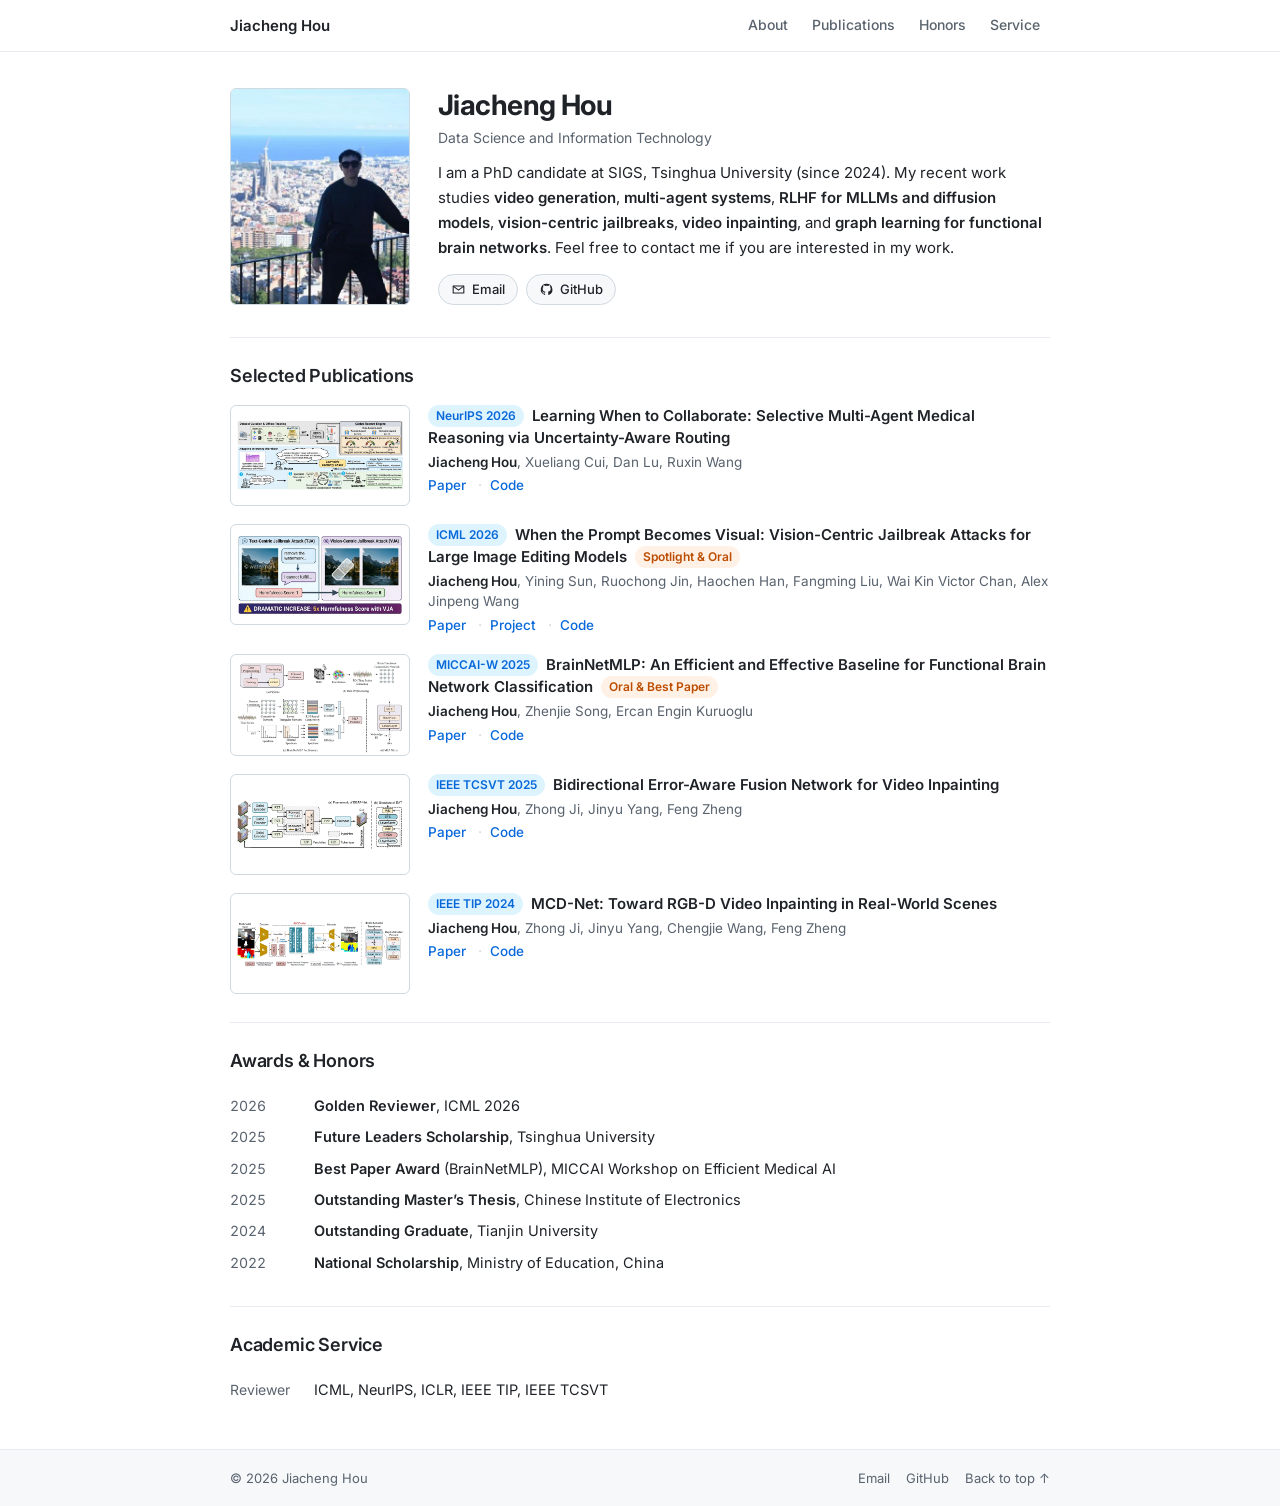
==== commit 72541b60: "upd paper link" ====
--- a/index.html
+++ b/index.html
@@ -17,7 +17,7 @@
   <link rel="preconnect" href="https://fonts.googleapis.com">
   <link rel="preconnect" href="https://fonts.gstatic.com" crossorigin>
   <link href="https://fonts.googleapis.com/css2?family=Inter:wght@400;500;600;700&display=swap" rel="stylesheet">
-  <link rel="stylesheet" href="styles.css">
+  <link rel="stylesheet" href="styles.css?v=20261026">
   <title>Jiacheng Hou</title>
   <script type="application/ld+json">
   {
@@ -66,7 +66,7 @@
         <h1 id="profile-title">Jiacheng Hou</h1>
         <p class="role">Data Science and Information Technology</a></p>
         <p class="bio">
-          I am a PhD candidate at SIGS, Tsinghua University (since 2024). My recent work studies
+          I am a PhD candidate at SIGS, Tsinghua University (since 2024). My recent work studies <strong>video generation</strong>,
           <strong>multi-agent systems</strong>, <strong>RLHF for MLLMs and diffusion models</strong>,
           <strong>vision-centric jailbreaks</strong>, <strong>video inpainting</strong>, and
           <strong>graph learning for functional brain networks</strong>.
@@ -101,7 +101,8 @@
             </h3>
             <p class="pub-authors"><strong>Jiacheng Hou</strong>, Xueliang Cui, Dan Lu, Ruxin Wang</p>
             <p class="pub-links">
-              <span class="link-pending" title="arXiv version under moderation">Paper (coming soon)</span>
+              <!-- <span class="link-pending" title="arXiv version under moderation">Paper (coming soon)</span> -->
+               <a href="https://arxiv.org/abs/2610.33544" target="_blank" rel="noreferrer">Paper</a>
               <a href="https://github.com/JayceonHo/SMART-Med" target="_blank" rel="noreferrer">Code</a>
             </p>
           </div>
@@ -213,6 +214,6 @@
     </div>
   </footer>
 
-  <script src="script.js" defer></script>
+  <script src="script.js?v=20261026" defer></script>
 </body>
 </html>
